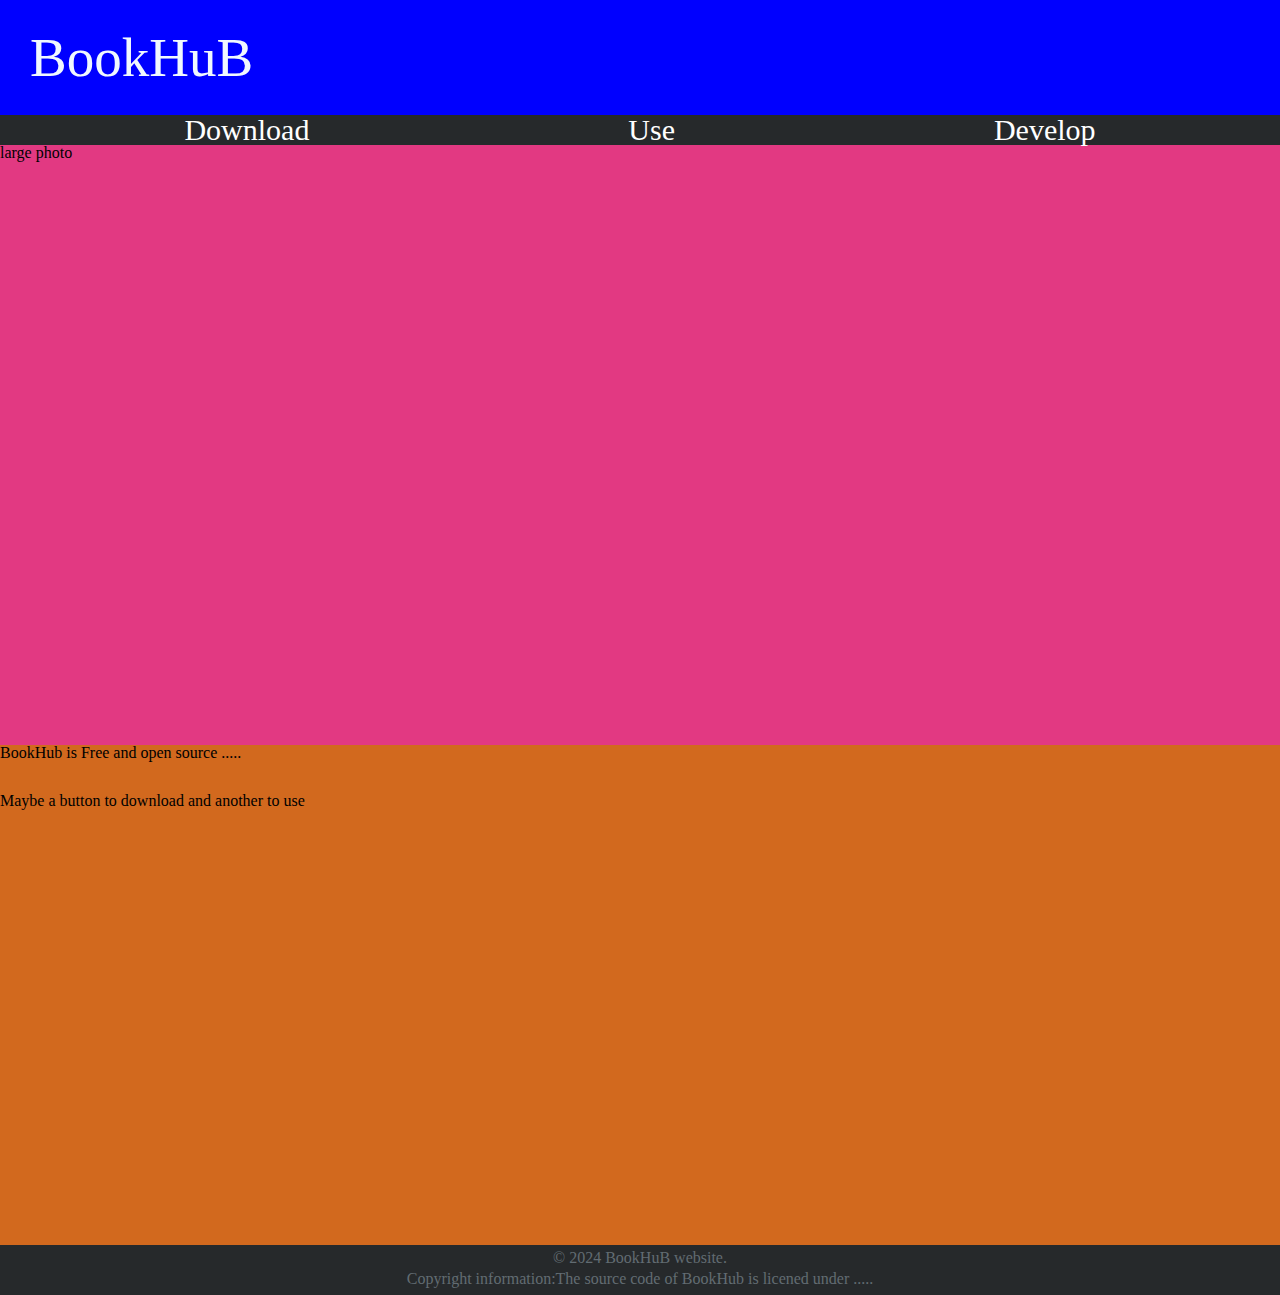
==== index.html @ e5374ee3 "Home Page Finalize" ====
<!DOCTYPE html>
<html lang="en">
<head>
    <meta charset="UTF-8">
    <meta name="viewport" content="width=device-width, initial-scale=1.0">
    <title>BookHub</title>
    <!-- This is Eric Meyers CSS reset -->
    <link rel="stylesheet" href="css-reset.css">

    <link rel="stylesheet" href="style.css">
</head>
<body>
    <div class="container">
        <header>
            <h1>BookHuB</h1>

        </header>

        <nav>
            <a href="http://">Download</a>
            <a href="user.html">Use</a>
            <a href="http://">Develop</a>
        </nav>


        <main>
            <div class="photo">
                large photo
            </div>
            <div class="free">
                BookHub is Free and open source .....
                <br>
                <br>
                <br>
                Maybe a button to download and another to use
            </div>
            <div class="announcements">
                
            </div>
        </main>

        <footer>
            <p>&copy; 2024 BookHuB website.</p>
            <p>Copyright information:The source code of BookHub is licened under .....</p>
        </footer>

    </div>
</body>
</html>
---- style.css ----
html{
    height: 100%;
}

header{
    background-color:blue;
    color: aliceblue;
    align-items: center;
    padding-top: 30px;
    padding-bottom: 30px;
    padding-left: 30px;
    font-size: 55px;
}

nav{
    display: flex;
    justify-content: space-around;
    padding-left: 25px;
    padding-right: 25px;
    background-color: #26292B;
}

nav a{
    color: white;
    font-size: 30px;
    padding-left: 20px;
    padding-right: 20px;
    text-decoration: none;
}
nav a:hover{
    background-color: aqua;
}

.photo{
    background-color: rgb(226, 57, 130);
    min-height: 600px;
}

.free{
    min-height: 500px;
    background-color: chocolate;
}

footer{
    min-height: 50px;
    background-color:#26292B ;
    color: #626C72;
}

footer p{
    padding-top: 5px;
    text-align: center;
    align-items: center;
}
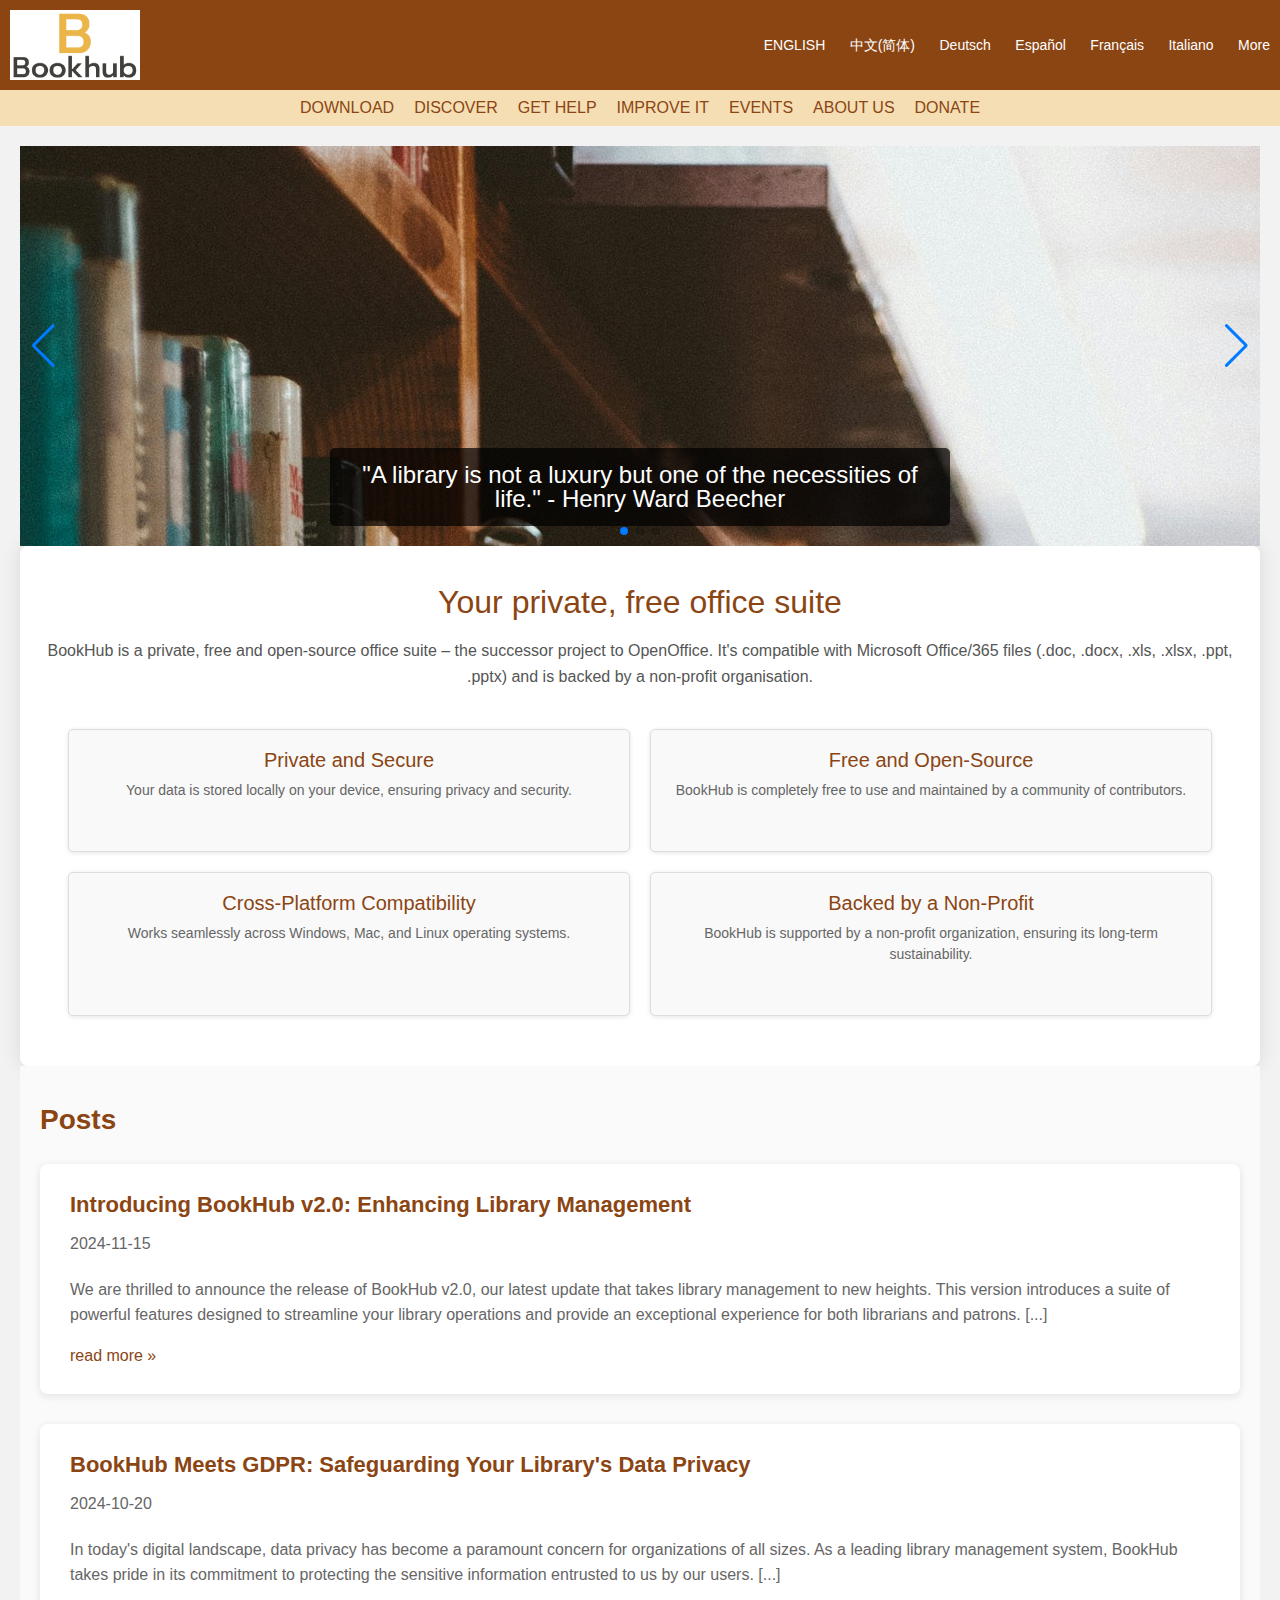
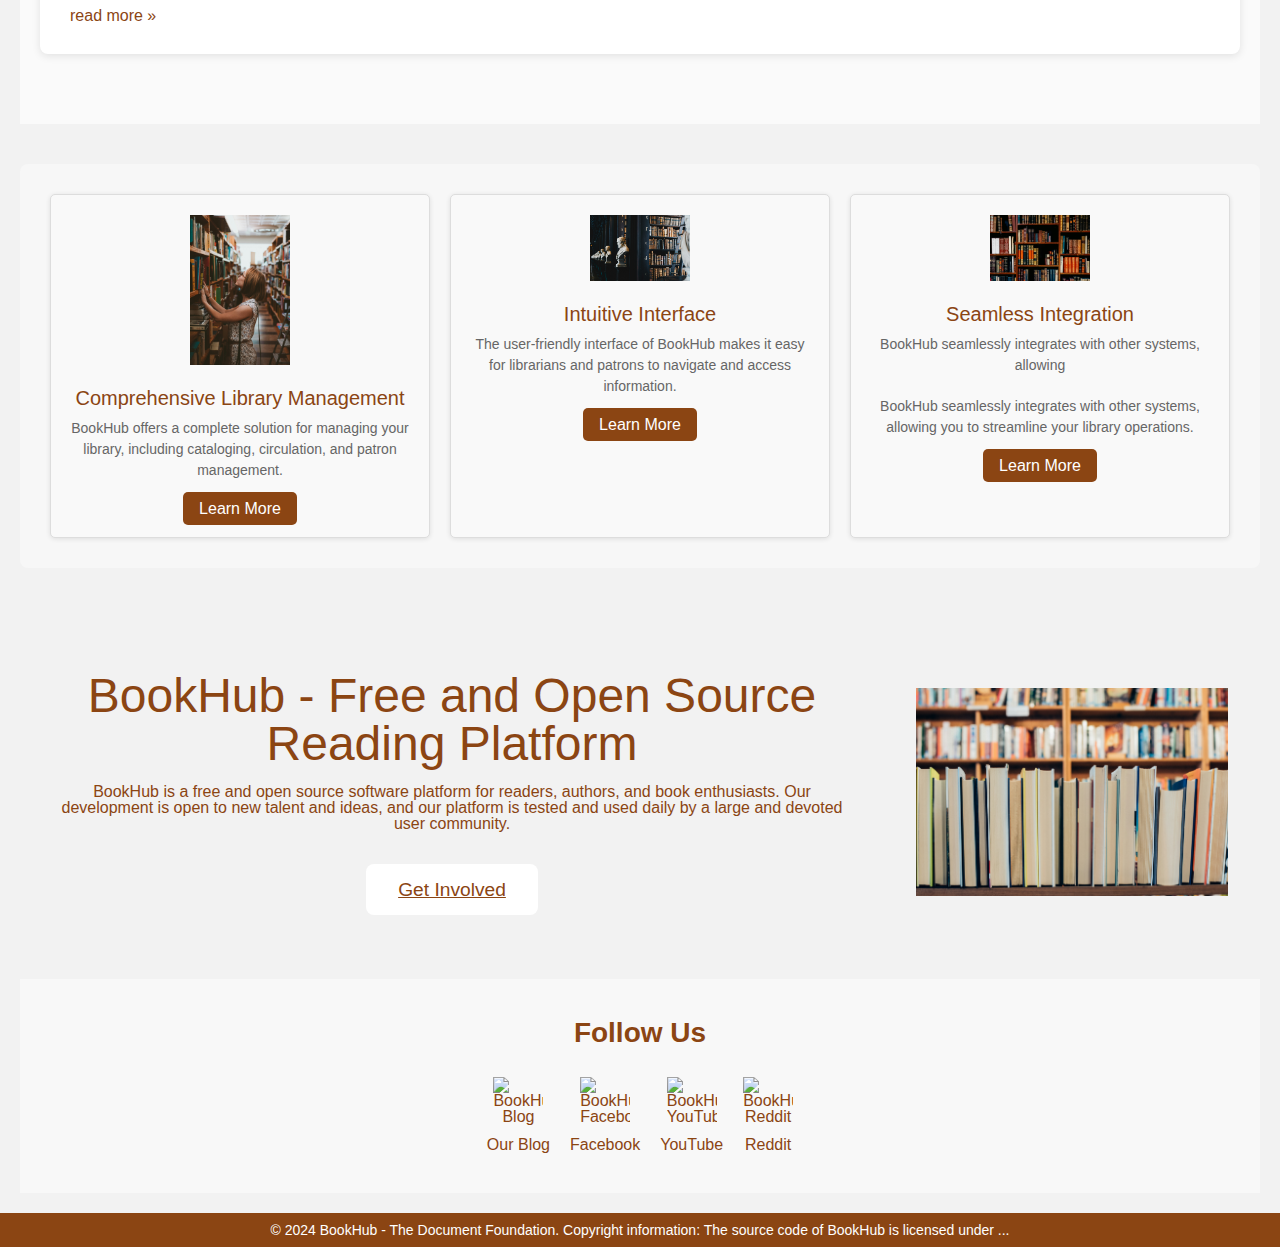
==== commit c696ed13: "anwar modifications" ====
--- a/index.html
+++ b/index.html
@@ -4,46 +4,185 @@
     <meta charset="UTF-8">
     <meta name="viewport" content="width=device-width, initial-scale=1.0">
     <title>BookHub</title>
-    <!-- This is Eric Meyers CSS reset -->
     <link rel="stylesheet" href="css-reset.css">
+    <link rel="stylesheet" href="style.css">
+    <link rel="stylesheet" href="https://unpkg.com/swiper/swiper-bundle.min.css" />
+    <style>
+        .swiper-slide {
+            position: relative;
+        }
 
-    <link rel="stylesheet" href="style.css">
+        .quote {
+            position: absolute;
+            bottom: 20px;
+            left: 50%;
+            transform: translateX(-50%);
+            color: white;
+            background-color: rgba(0, 0, 0, 0.7);
+            padding: 15px;
+            border-radius: 5px;
+            font-size: 24px;
+            text-align: center;
+            max-width: 80%;
+        }
+    </style>
 </head>
 <body>
-    <div class="container">
-        <header>
-            <h1>BookHuB</h1>
+    <header>
+        <img src="BookHub-Logo.png" alt="BookHub Logo">
+        <div>
+            <a href="#">ENGLISH</a>
+            <a href="#">中文(简体)</a>
+            <a href="#">Deutsch</a>
+            <a href="#">Español</a>
+            <a href="#">Français</a>
+            <a href="#">Italiano</a>
+            <a href="#">More</a>
+        </div>
+    </header>
+    <nav>
+        <a href="#">DOWNLOAD</a>
+        <a href="#">DISCOVER</a>
+        <a href="#">GET HELP</a>
+        <a href="#">IMPROVE IT</a>
+        <a href="#">EVENTS</a>
+        <a href="#">ABOUT US</a>
+        <a href="#">DONATE</a>
+    </nav>
+    <main>
+        <div class="swiper">
+            <div class="swiper-wrapper">
+                <div class="swiper-slide">
+                    <img src="img1.jpg" alt="Slide 1" />
+                    <div class="quote">"A library is not a luxury but one of the necessities of life." - Henry Ward Beecher</div>
+                </div>
+                <div class="swiper-slide">
+                    <img src="img2.jpg" alt="Slide 2" />
+                    <div class="quote">"Libraries are the backbone of a civilized society." - Anonymous</div>
+                </div>
+                <div class="swiper-slide">
+                    <img src="img3.jpg" alt="Slide 3" />
+                    <div class="quote">"The only thing that you absolutely have to know is the location of the library." - Albert Einstein</div>
+                </div>
+            </div>
+            <div class="swiper-pagination"></div>
+            <div class="swiper-button-prev"></div>
+            <div class="swiper-button-next"></div>
+        </div>
+        <div class="container">
+            <h1>Your private, free office suite</h1>
+            <p>BookHub is a private, free and open-source office suite – the successor project to OpenOffice. It's compatible with Microsoft Office/365 files (.doc, .docx, .xls, .xlsx, .ppt, .pptx) and is backed by a non-profit organisation.</p>
+            <div class="feature-list">
+              <div class="feature-item">
+                <h3>Private and Secure</h3>
+                <p>Your data is stored locally on your device, ensuring privacy and security.</p>
+              </div>
+              <div class="feature-item">
+                <h3>Free and Open-Source</h3>
+                <p>BookHub is completely free to use and maintained by a community of contributors.</p>
+              </div>
+              <div class="feature-item">
+                <h3>Cross-Platform Compatibility</h3>
+                <p>Works seamlessly across Windows, Mac, and Linux operating systems.</p>
+              </div>
+              <div class="feature-item">
+                <h3>Backed by a Non-Profit</h3>
+                <p>BookHub is supported by a non-profit organization, ensuring its long-term sustainability.</p>
+              </div>
+            </div>
+        </div>
+        <section class="posts">
+            <h2>Posts</h2>
+            <div class="post">
+                <h3>Introducing BookHub v2.0: Enhancing Library Management</h3>
+                <p>2024-11-15</p>
+                <p>We are thrilled to announce the release of BookHub v2.0, our latest update that takes library management to new heights. This version introduces a suite of powerful features designed to streamline your library operations and provide an exceptional experience for both librarians and patrons. [...]</p>
+                <a href="#">read more »</a>
+            </div>
+            <div class="post">
+                <h3>BookHub Meets GDPR: Safeguarding Your Library's Data Privacy</h3>
+                <p>2024-10-20</p>
+                <p>In today's digital landscape, data privacy has become a paramount concern for organizations of all sizes. As a leading library management system, BookHub takes pride in its commitment to protecting the sensitive information entrusted to us by our users. [...]</p>
+                <a href="#">read more »</a>
+            </div>
+        </section>
+        
+        <div class="bookhub-features">
+            <div class="feature-item">
+                <img src="img1.jpg" alt="Feature 1">
+                <h3>Comprehensive Library Management</h3>
+                <p>BookHub offers a complete solution for managing your library, including cataloging, circulation, and patron management.</p>
+                <a href="#" class="feature-button">Learn More</a>
+            </div>
+            <div class="feature-item">
+                <img src="img2.jpg" alt="Feature 2">
+                <h3>Intuitive Interface</h3>
+                <p>The user-friendly interface of BookHub makes it easy for librarians and patrons to navigate and access information.</p>
+                <a href="#" class="feature-button">Learn More</a>
+            </div>
+            <div class="feature-item">
+                <img src="img3.jpg" alt="Feature 3">
+                <h3>Seamless Integration</h3>
+                <p>BookHub seamlessly integrates with other systems, allowing                 <p>BookHub seamlessly integrates with other systems, allowing you to streamline your library operations.</p>
+                <a href="#" class="feature-button">Learn More</a>
+            </div>
+        </div>
+        
+        <section class="hero">
+            <div class="hero-content">
+                <h1>BookHub - Free and Open Source Reading Platform</h1>
+                <p>BookHub is a free and open source software platform for readers, authors, and book enthusiasts. Our development is open to new talent and ideas, and our platform is tested and used daily by a large and devoted user community.</p>
+                <a href="#" class="cta">Get Involved</a>
+            </div>
+            <div class="hero-image">
+                <img src="img5.jpg" alt="Book Community">
+            </div>
+        </section>
 
-        </header>
+        <section class="follow-us">
+            <h2>Follow Us</h2>
+            <div class="follow-links">
+                <a href="#" class="follow-link">
+                    <img src="blog-icon.png" alt="BookHub Blog">
+                    <span>Our Blog</span>
+                </a>
+                <a href="#" class="follow-link">
+                    <img src="facebook-icon.png" alt="BookHub Facebook">
+                    <span>Facebook</span>
+                </a>
+                <a href="#" class="follow-link">
+                    <img src="youtube-icon.png" alt="BookHub YouTube">
+                    <span>YouTube</span>
+                </a>
+                <a href="#" class="follow-link">
+                    <img src="reddit-icon.png" alt="BookHub Reddit">
+                    <span>Reddit</span>
+                </a>
+            </div>
+        </section>
+       
+    </main>
 
-        <nav>
-            <a href="http://">Download</a>
-            <a href="user.html">Use</a>
-            <a href="http://">Develop</a>
-        </nav>
-
-
-        <main>
-            <div class="photo">
-                large photo
-            </div>
-            <div class="free">
-                BookHub is Free and open source .....
-                <br>
-                <br>
-                <br>
-                Maybe a button to download and another to use
-            </div>
-            <div class="announcements">
-                
-            </div>
-        </main>
-
-        <footer>
-            <p>&copy; 2024 BookHuB website.</p>
-            <p>Copyright information:The source code of BookHub is licened under .....</p>
-        </footer>
-
-    </div>
+    <footer>
+        <p>&copy; 2024 BookHub - The Document Foundation. Copyright information: The source code of BookHub is licensed under ...</p>
+    </footer>
+    <script src="https://unpkg.com/swiper/swiper-bundle.min.js"></script>
+    <script>
+        var swiper = new Swiper('.swiper', {
+            loop: true,
+            autoplay: {
+                delay: 5000,
+                disableOnInteraction: false,
+            },
+            pagination: {
+                el: '.swiper-pagination',
+                clickable: true,
+            },
+            navigation: {
+                nextEl: '.swiper-button-next',
+                prevEl: '.swiper-button-prev',
+            },
+        });
+    </script>
 </body>
 </html>--- a/style.css
+++ b/style.css
@@ -1,55 +1,435 @@
-html{
-    height: 100%;
-}
-
-header{
-    background-color:blue;
-    color: aliceblue;
+body {
+    font-family: Arial, sans-serif;
+    margin: 0;
+    padding: 0;
+    background-color: #f2f2f2;
+}
+
+header {
+    background-color: #8B4513;
+    padding: 10px;
+    color: white;
+    display: flex;
+    justify-content: space-between;
     align-items: center;
-    padding-top: 30px;
-    padding-bottom: 30px;
-    padding-left: 30px;
-    font-size: 55px;
-}
-
-nav{
-    display: flex;
-    justify-content: space-around;
-    padding-left: 25px;
-    padding-right: 25px;
-    background-color: #26292B;
-}
-
-nav a{
-    color: white;
-    font-size: 30px;
-    padding-left: 20px;
-    padding-right: 20px;
-    text-decoration: none;
-}
-nav a:hover{
-    background-color: aqua;
-}
-
-.photo{
-    background-color: rgb(226, 57, 130);
-    min-height: 600px;
-}
-
-.free{
-    min-height: 500px;
-    background-color: chocolate;
-}
-
-footer{
-    min-height: 50px;
-    background-color:#26292B ;
-    color: #626C72;
-}
-
-footer p{
-    padding-top: 5px;
-    text-align: center;
+}
+
+header img {
+    height: 70px;
+    contain: content;
+}
+
+header div a {
+    color: white;
+    text-decoration: none;
+    margin-left: 20px;
+    font-size: 14px;
+}
+
+nav {
+    background-color: #F5DEB3;
+    display: flex;
+    justify-content: center;
+    padding: 10px 0;
+}
+
+nav a {
+    color: #8B4513;
+    text-decoration: none;
+    margin: 0 10px;
+    font-size: 16px;
+}
+
+main {
+    padding: 20px;
+    color: #333;
+}
+
+.swiper {
+    width: 100%;
+    height: 400px;
+    background-color: #d9d9d9;
+}
+
+.swiper-slide {
+    display: flex;
+    justify-content: center;
     align-items: center;
 }
 
+.slide-content {
+    text-align: center;
+    color: #8B4513;
+}
+
+.slide-content h2 {
+    font-size: 32px;
+    margin-bottom: 20px;
+    color: #8B4513;
+}
+
+.slide-content p {
+    font-size: 18px;
+    margin-bottom: 30px;
+    color: #555;
+}
+
+.slide-button {
+    background-color: #8B4513;
+    color: white;
+    text-decoration: none;
+    padding: 10px 20px;
+    border-radius: 5px;
+}
+
+.free {
+    font-size: 18px;
+    margin: 40px 0;
+    color: #8B4513;
+}
+
+.free a {
+    background-color: #8B4513;
+    color: white;
+    text-decoration: none;
+    padding: 10px 20px;
+    margin: 0 10px;
+    border-radius: 5px;
+}
+
+.announcements {
+    background-color: #e0e0e0;
+    padding: 20px;
+    font-size: 16px;
+    color: #8B4513;
+}
+
+footer {
+    background-color: #8B4513;
+    color: white;
+    padding: 10px;
+    text-align: center;
+    font-size: 14px;
+}
+
+.bookhub-features {
+    display: flex;
+    justify-content: center;
+    margin: 40px 0;
+    background-color: #f7f7f7;
+    padding: 20px;
+    border-radius: 8px;
+}
+
+.feature-item {
+    background-color: #ffffff;
+    padding: 20px;
+    text-align: center;
+    margin: 0 20px;
+    width: 300px;
+    box-shadow: 0 2px 8px rgba(0, 0, 0, 0.1);
+    border-radius: 8px;
+}
+
+.feature-item img {
+    max-width: 100px;
+    margin-bottom: 20px;
+}
+
+.feature-item h3 {
+    font-size: 18px;
+    margin-bottom: 10px;
+    color: #8B4513;
+}
+
+.feature-item p {
+    font-size: 14px;
+    color: #666;
+    margin-bottom: 20px;
+}
+
+.feature-button {
+    background-color: #8B4513;
+    color: white;
+    text-decoration: none;
+    padding: 8px 16px;
+    border-radius: 5px;
+}
+
+.about-bookhub {
+    background-color: #e8e8e8;
+    padding: 40px 20px;
+    text-align: center;
+}
+
+.about-bookhub h2 {
+    font-size: 24px;
+    margin-bottom: 20px;
+    color: #8B4513;
+}
+
+.about-bookhub p {
+    font-size: 16px;
+    margin-bottom: 30px;
+    color: #555;
+}
+
+.get-involved {
+    background-color: #8B4513;
+    color: white;
+    text-decoration: none;
+    padding: 10px 20px;
+    border-radius: 5px;
+}
+
+.feeds {
+    display: flex;
+    justify-content: center;
+    margin-top: 40px;
+    background-color: #ffffff;
+    padding: 20px;
+    border-radius: 8px;
+}
+
+.feed-item {
+    background-color: #ffffff;
+    padding: 20px;
+    margin: 0 20px;
+    text-align: left;
+    width: 300px;
+}
+
+.feed-item h3 {
+    font-size: 18px;
+    margin-bottom: 10px;
+    color: #8B4513;
+}
+
+.feed-item p {
+    font-size: 14px;
+    color: #666;
+    margin-bottom: 20px;
+}
+
+.feed-item a {
+    color: #8B4513;
+    text-decoration: none;
+}
+
+.social-icons a {
+    margin: 0 5px;
+}
+
+.container {
+    max-width: 1200px;
+    margin: 0 auto;
+    padding: 40px 20px;
+    background-color: #ffffff;
+    border-radius: 8px;
+    box-shadow: 0 0 20px rgba(0, 0, 0, 0.1);
+    text-align: center;
+}
+
+.container h1 {
+    font-size: 32px;
+    color: #8B4513;
+    margin-bottom: 20px;
+}
+
+.container p {
+    font-size: 16px;
+    color: #555;
+    line-height: 1.6;
+    margin-bottom: 30px;
+}
+
+.feature-list {
+    display: flex;
+    flex-wrap: wrap;
+    justify-content: center;
+}
+
+.feature-item {
+    background-color: #f9f9f9;
+    padding: 20px;
+    margin: 10px;
+    border: 1px solid #ddd;
+    border-radius: 5px;
+    width: calc(45% - 20px);
+    box-shadow: 0 1px 5px rgba(0, 0, 0, 0.1);
+}
+
+.feature-item:hover {
+    transform: translateY(-5px);
+}
+
+.feature-item h3 {
+    font-size: 20px;
+    color: #8B4513;
+    margin-bottom: 10px;
+}
+
+.feature-item p {
+    font-size: 14px;
+    color: #666;
+    line-height: 1.5;
+}
+
+@media (max-width: 768px) {
+    .feature-item {
+        width: 100%;
+    }
+
+    .container {
+        padding: 20px;
+    }
+
+    .container h1 {
+        font-size: 28px;
+    }
+
+    .container p {
+        font-size: 14px;
+    }
+}
+
+.posts {
+    padding: 40px 20px;
+    background-color: #fafafa;
+}
+
+.posts h2 {
+    font-size: 28px;
+    font-weight: bold;
+    color: #8B4513;
+    margin-bottom: 30px;
+}
+
+.post {
+    background-color: #ffffff;
+    border-radius: 8px;
+    box-shadow: 0 2px 8px rgba(0, 0, 0, 0.1);
+    padding: 30px;
+    margin-bottom: 30px;
+}
+
+.post h3 {
+    font-size: 22px;
+    font-weight: bold;
+    color: #8B4513;
+    margin-bottom: 15px;
+}
+
+.post p {
+    font-size: 16px;
+    color: #666;
+    line-height: 1.6;
+    margin-bottom: 20px;
+}
+
+.post a {
+    display: inline-block;
+    font-size: 16px;
+    color: #8B4513;
+    text-decoration: none;
+    transition: color 0.3s ease;
+}
+
+.post a:hover {
+    color: #6B8E23;
+}
+
+.follow-us {
+    background-color: #f8f8f8;
+    padding: 40px 20px;
+    text-align: center;
+}
+
+.follow-us h2 {
+    font-size: 28px;
+    font-weight: bold;
+    color: #8B4513;
+    margin-bottom: 30px;
+}
+
+.follow-links {
+    display: flex;
+    justify-content: center;
+    flex-wrap: wrap;
+    gap: 20px;
+}
+
+.follow-link {
+    display: flex;
+    flex-direction: column;
+    align-items: center;
+    text-decoration: none;
+    color: #8B4513;
+    transition: color 0.3s ease;
+}
+
+.follow-link:hover {
+    color: #6B8E23;
+}
+
+.follow-link img {
+    width: 50px;
+    height: 50px;
+    margin-bottom: 10px;
+}
+
+.follow-link span {
+    font-size: 16px;
+    color: #8B4513;
+}
+
+.hero {
+    display: flex;
+    align-items: center;
+    justify-content: center;
+    color: #fff;
+    padding: 4rem 2rem;
+
+    color: #8B4513;
+}
+
+.hero-content {
+    text-align: center;
+    max-width: 800px;
+    margin-right: 2rem;
+    color: #8B4513;
+}
+
+.hero h1 {
+    font-size: 3rem;
+    margin-bottom: 1rem;
+    color: #8B4513;
+}
+
+.hero p {
+    margin-bottom: 2rem;
+}
+
+.cta {
+    display: inline-block;
+    background-color: #fff;
+    color: #8B4513;
+    padding: 1rem 2rem;
+    border-radius: 0.5rem;
+    font-size: 1.2rem;
+    transition: background-color 0.3s ease, color 0.3s ease;
+}
+
+.cta:hover {
+    color: #fff;
+}
+
+.hero-image {
+    flex: 1;
+    margin-left: 2rem;
+}
+
+.hero-image img {
+    max-width: 100%;
+    height: auto;
+}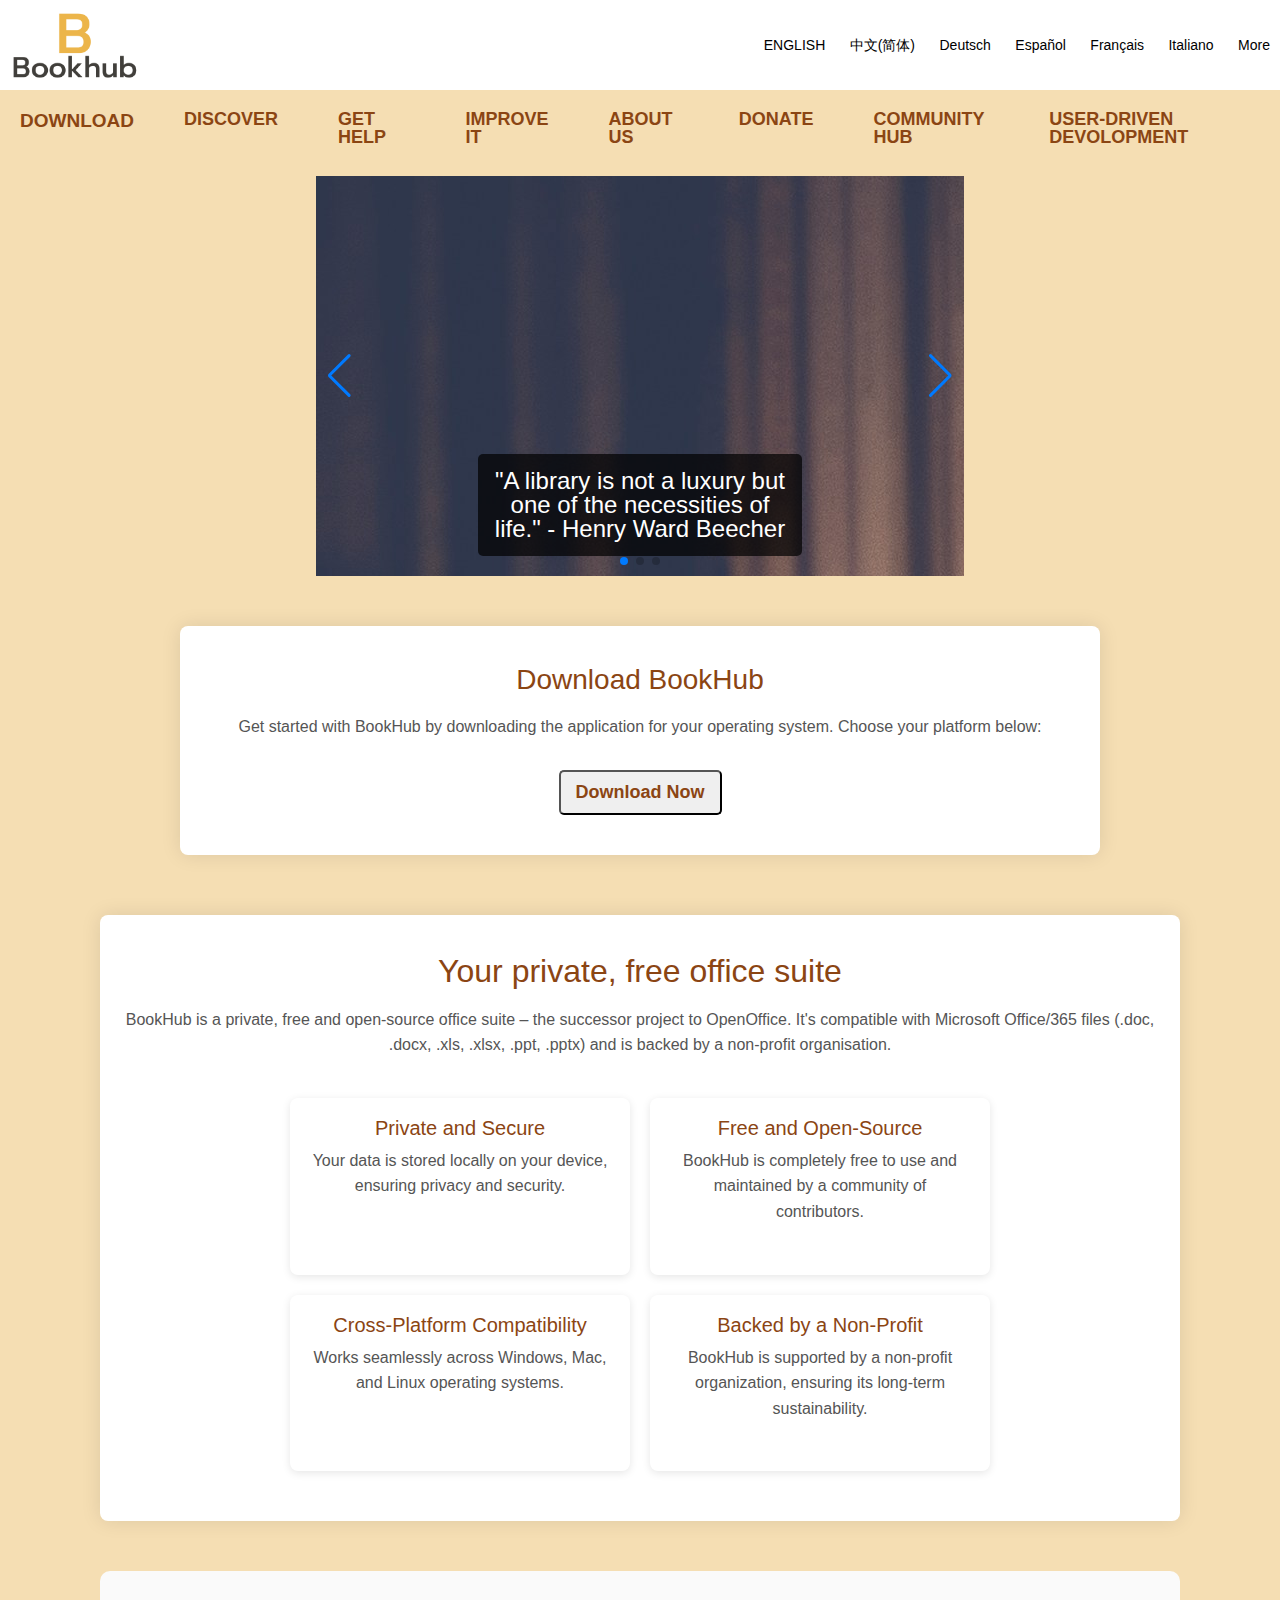
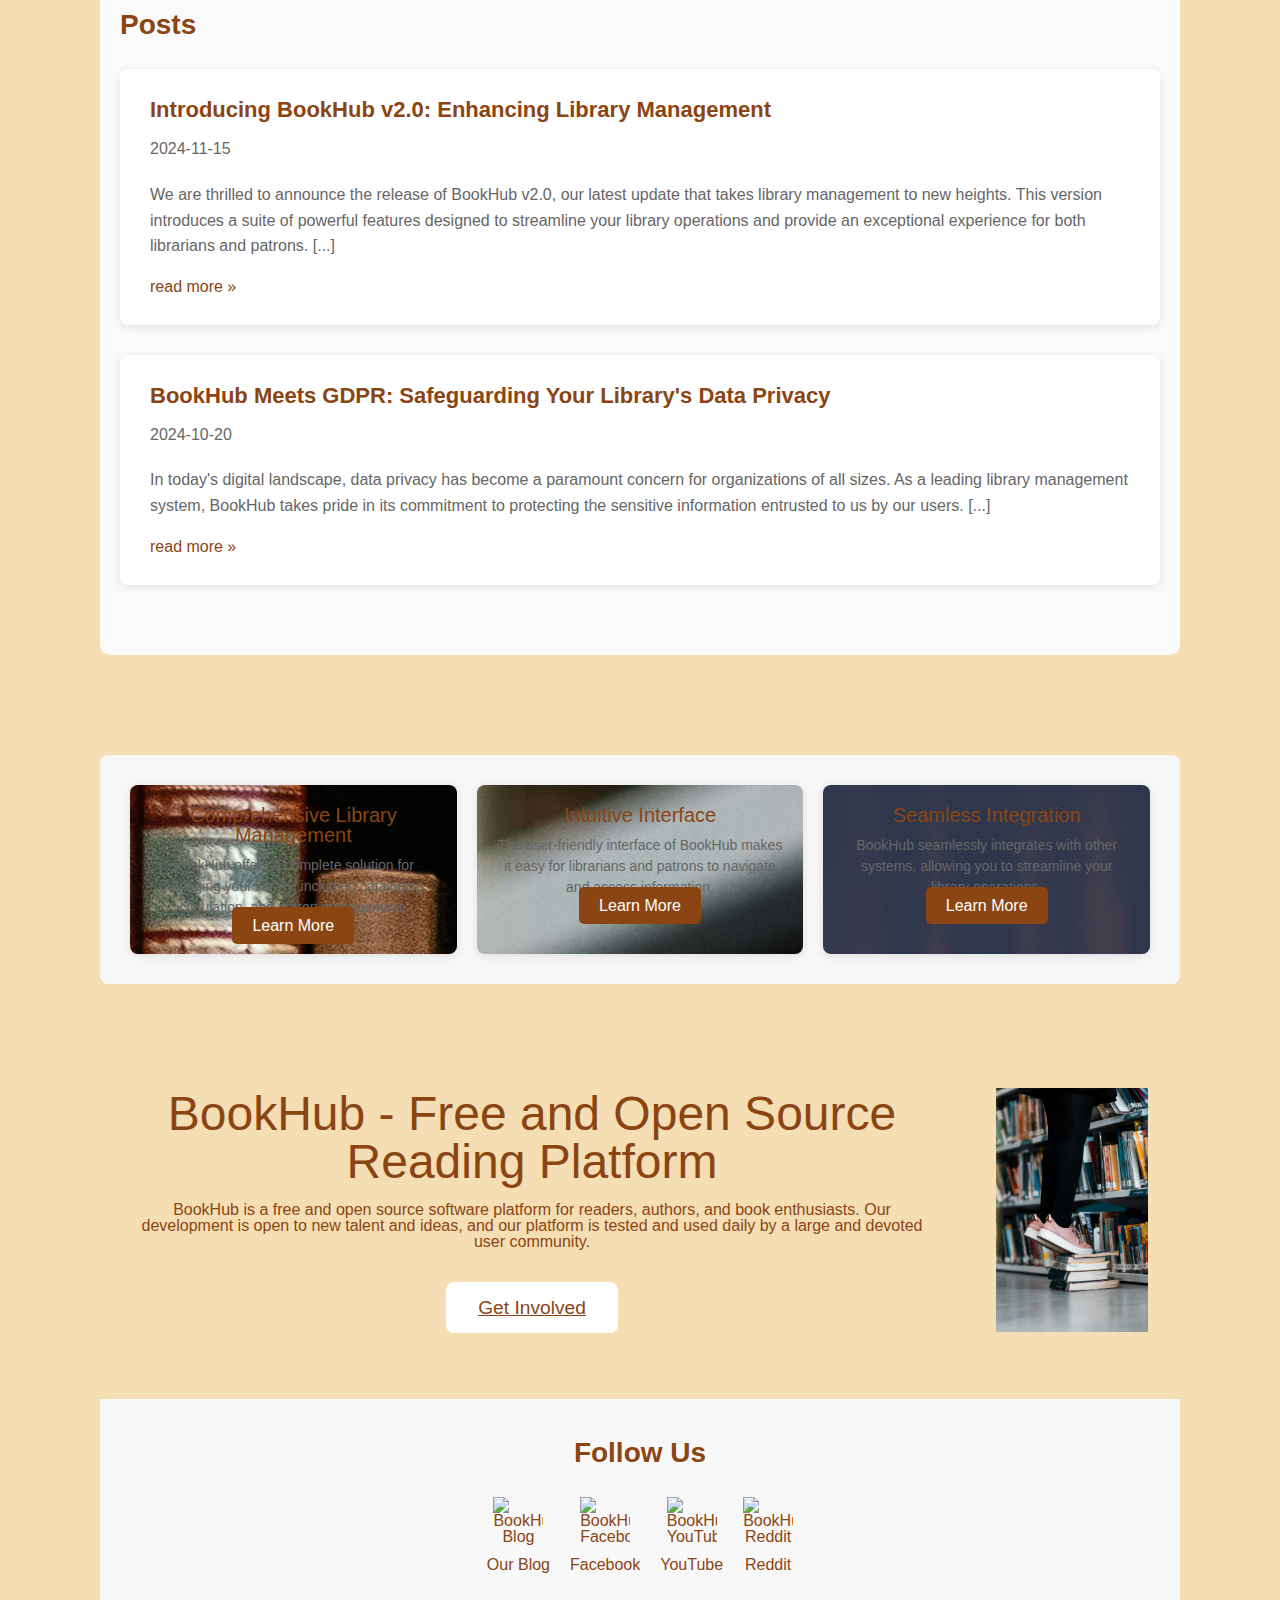
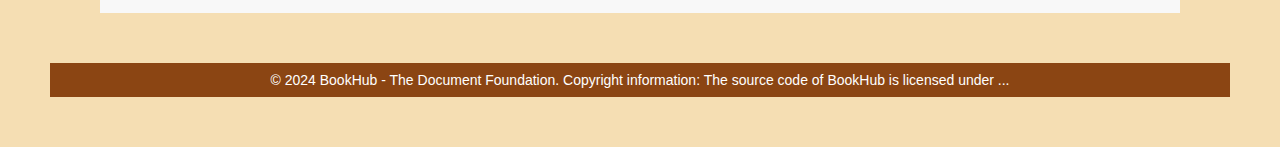
==== commit 70c2a663: "anwar modifications 2" ====
--- a/index.html
+++ b/index.html
@@ -24,6 +24,39 @@
             font-size: 24px;
             text-align: center;
             max-width: 80%;
+        }
+
+        .dropdown {
+            position: relative;
+            display: inline-block;
+        }
+
+        .dropdown-content {
+            display: none;
+            position: absolute;
+            background-color: #f9f9f9;
+            min-width: 160px;
+            box-shadow: 0px 8px 16px 0px rgba(0,0,0,0.2);
+            z-index: 1;
+        }
+
+        .dropdown-content a {
+            color: black;
+            padding: 12px 16px;
+            text-decoration: none;
+            display: block;
+        }
+
+        .dropdown-content a:hover {
+            background-color: #ddd;
+        }
+
+        .dropdown:hover .dropdown-content {
+            display: block;
+        }
+
+        .dropdown:hover .dropbtn {
+            background-color: #3e8e41;
         }
     </style>
 </head>
@@ -41,127 +74,160 @@
         </div>
     </header>
     <nav>
-        <a href="#">DOWNLOAD</a>
-        <a href="#">DISCOVER</a>
-        <a href="#">GET HELP</a>
-        <a href="#">IMPROVE IT</a>
-        <a href="#">EVENTS</a>
-        <a href="#">ABOUT US</a>
-        <a href="#">DONATE</a>
-    </nav>
-    <main>
-        <div class="swiper">
-            <div class="swiper-wrapper">
-                <div class="swiper-slide">
-                    <img src="img1.jpg" alt="Slide 1" />
-                    <div class="quote">"A library is not a luxury but one of the necessities of life." - Henry Ward Beecher</div>
-                </div>
-                <div class="swiper-slide">
-                    <img src="img2.jpg" alt="Slide 2" />
-                    <div class="quote">"Libraries are the backbone of a civilized society." - Anonymous</div>
-                </div>
-                <div class="swiper-slide">
-                    <img src="img3.jpg" alt="Slide 3" />
-                    <div class="quote">"The only thing that you absolutely have to know is the location of the library." - Albert Einstein</div>
-                </div>
-            </div>
-            <div class="swiper-pagination"></div>
-            <div class="swiper-button-prev"></div>
-            <div class="swiper-button-next"></div>
-        </div>
-        <div class="container">
-            <h1>Your private, free office suite</h1>
-            <p>BookHub is a private, free and open-source office suite – the successor project to OpenOffice. It's compatible with Microsoft Office/365 files (.doc, .docx, .xls, .xlsx, .ppt, .pptx) and is backed by a non-profit organisation.</p>
-            <div class="feature-list">
-              <div class="feature-item">
-                <h3>Private and Secure</h3>
-                <p>Your data is stored locally on your device, ensuring privacy and security.</p>
-              </div>
-              <div class="feature-item">
-                <h3>Free and Open-Source</h3>
-                <p>BookHub is completely free to use and maintained by a community of contributors.</p>
-              </div>
-              <div class="feature-item">
-                <h3>Cross-Platform Compatibility</h3>
-                <p>Works seamlessly across Windows, Mac, and Linux operating systems.</p>
-              </div>
-              <div class="feature-item">
-                <h3>Backed by a Non-Profit</h3>
-                <p>BookHub is supported by a non-profit organization, ensuring its long-term sustainability.</p>
-              </div>
+        <div class="dropdown">
+            <button style="background-color: transparent; border: none;  font-weight: bold; color: #8B4513; font-size: 19px; padding: 10px 20px; cursor: pointer;">DOWNLOAD</button>
+
+            <div class="dropdown-content">
+                <a href="#">Download for Windows</a>
+                <a href="#">Download for Mac</a>
+                <a href="#">Download for Linux</a>
             </div>
         </div>
-        <section class="posts">
-            <h2>Posts</h2>
-            <div class="post">
-                <h3>Introducing BookHub v2.0: Enhancing Library Management</h3>
-                <p>2024-11-15</p>
-                <p>We are thrilled to announce the release of BookHub v2.0, our latest update that takes library management to new heights. This version introduces a suite of powerful features designed to streamline your library operations and provide an exceptional experience for both librarians and patrons. [...]</p>
-                <a href="#">read more »</a>
+        <a href="Discover.html">DISCOVER</a>
+        <a href="Get-Help.html">GET HELP</a>
+        <a href="improve -it.html">IMPROVE IT</a>
+        <a href="About-us.html">ABOUT US</a>
+        <a href="Donate.html">DONATE</a>
+        <a href="community-hub.html">COMMUNITY HUB</a>
+        <a href="User-Driven Development.html">USER-DRIVEN DEVOLOPMENT</a>
+    </nav>
+
+    <main>
+        <main>
+            <div class="swiper">
+                <div class="swiper-wrapper">
+                    <div class="swiper-slide">
+                        <img src="img4.jpg" alt="Slide 1" />
+                        <div class="quote">"A library is not a luxury but one of the necessities of life." - Henry Ward Beecher</div>
+                    </div>
+                    <div class="swiper-slide">
+                        <img src="img5.jpg" alt="Slide 2" />
+                        <div class="quote">"Libraries are the backbone of a civilized society." - Anonymous</div>
+                    </div>
+                    <div class="swiper-slide">
+                        <img src="img6.jpg" alt="Slide 3" />
+                        <div class="quote">"The only thing that you absolutely have to know is the location of the library." - Albert Einstein</div>
+                    </div>
+                </div>
+                <div class="swiper-pagination"></div>
+                <div class="swiper-button-prev"></div>
+                <div class="swiper-button-next"></div>
             </div>
-            <div class="post">
-                <h3>BookHub Meets GDPR: Safeguarding Your Library's Data Privacy</h3>
-                <p>2024-10-20</p>
-                <p>In today's digital landscape, data privacy has become a paramount concern for organizations of all sizes. As a leading library management system, BookHub takes pride in its commitment to protecting the sensitive information entrusted to us by our users. [...]</p>
-                <a href="#">read more »</a>
+
+
+
+            <section id="download" class="download-section">
+                <div class="container">
+                    <h2>Download BookHub</h2>
+                    <p>Get started with BookHub by downloading the application for your operating system. Choose your platform below:</p>
+                    <div class="dropdown">
+                        <button class="dropbtn">Download Now</button>
+                        <div class="dropdown-content">
+                            <a href="#">Download for Windows</a>
+                            <a href="#">Download for Mac</a>
+                            <a href="#">Download for Linux</a>
+                        </div>
+                    </div>
+                </div>
+            </section>
+        
+            <div class="container">
+                <h1>Your private, free office suite</h1>
+                <p>BookHub is a private, free and open-source office suite – the successor project to OpenOffice. It's compatible with Microsoft Office/365 files (.doc, .docx, .xls, .xlsx, .ppt, .pptx) and is backed by a non-profit organisation.</p>
+                <div class="feature-list">
+                  <div class="feature-item">
+                    <h3>Private and Secure</h3>
+                    <p>Your data is stored locally on your device, ensuring privacy and security.</p>
+                  </div>
+                  <div class="feature-item">
+                    <h3>Free and Open-Source</h3>
+                    <p>BookHub is completely free to use and maintained by a community of contributors.</p>
+                  </div>
+                  <div class="feature-item">
+                    <h3>Cross-Platform Compatibility</h3>
+                    <p>Works seamlessly across Windows, Mac, and Linux operating systems.</p>
+                  </div>
+                  <div class="feature-item">
+                    <h3>Backed by a Non-Profit</h3>
+                    <p>BookHub is supported by a non-profit organization, ensuring its long-term sustainability.</p>
+                  </div>
+                </div>
             </div>
-        </section>
-        
-        <div class="bookhub-features">
-            <div class="feature-item">
-                <img src="img1.jpg" alt="Feature 1">
-                <h3>Comprehensive Library Management</h3>
-                <p>BookHub offers a complete solution for managing your library, including cataloging, circulation, and patron management.</p>
-                <a href="#" class="feature-button">Learn More</a>
-            </div>
-            <div class="feature-item">
-                <img src="img2.jpg" alt="Feature 2">
-                <h3>Intuitive Interface</h3>
-                <p>The user-friendly interface of BookHub makes it easy for librarians and patrons to navigate and access information.</p>
-                <a href="#" class="feature-button">Learn More</a>
-            </div>
-            <div class="feature-item">
-                <img src="img3.jpg" alt="Feature 3">
-                <h3>Seamless Integration</h3>
-                <p>BookHub seamlessly integrates with other systems, allowing                 <p>BookHub seamlessly integrates with other systems, allowing you to streamline your library operations.</p>
-                <a href="#" class="feature-button">Learn More</a>
-            </div>
-        </div>
-        
-        <section class="hero">
-            <div class="hero-content">
-                <h1>BookHub - Free and Open Source Reading Platform</h1>
-                <p>BookHub is a free and open source software platform for readers, authors, and book enthusiasts. Our development is open to new talent and ideas, and our platform is tested and used daily by a large and devoted user community.</p>
-                <a href="#" class="cta">Get Involved</a>
-            </div>
-            <div class="hero-image">
-                <img src="img5.jpg" alt="Book Community">
-            </div>
-        </section>
-
-        <section class="follow-us">
-            <h2>Follow Us</h2>
-            <div class="follow-links">
-                <a href="#" class="follow-link">
-                    <img src="blog-icon.png" alt="BookHub Blog">
-                    <span>Our Blog</span>
-                </a>
-                <a href="#" class="follow-link">
-                    <img src="facebook-icon.png" alt="BookHub Facebook">
-                    <span>Facebook</span>
-                </a>
-                <a href="#" class="follow-link">
-                    <img src="youtube-icon.png" alt="BookHub YouTube">
-                    <span>YouTube</span>
-                </a>
-                <a href="#" class="follow-link">
-                    <img src="reddit-icon.png" alt="BookHub Reddit">
-                    <span>Reddit</span>
-                </a>
-            </div>
-        </section>
-       
-    </main>
+        
+        
+        
+        
+        
+        
+            <section class="posts">
+                <h2>Posts</h2>
+                <div class="post">
+                    <h3>Introducing BookHub v2.0: Enhancing Library Management</h3>
+                    <p>2024-11-15</p>
+                    <p>We are thrilled to announce the release of BookHub v2.0, our latest update that takes library management to new heights. This version introduces a suite of powerful features designed to streamline your library operations and provide an exceptional experience for both librarians and patrons. [...]</p>
+                    <a href="#">read more »</a>
+                </div>
+                <div class="post">
+                    <h3>BookHub Meets GDPR: Safeguarding Your Library's Data Privacy</h3>
+                    <p>2024-10-20</p>
+                    <p>In today's digital landscape, data privacy has become a paramount concern for organizations of all sizes. As a leading library management system, BookHub takes pride in its commitment to protecting the sensitive information entrusted to us by our users. [...]</p>
+                    <a href="#">read more »</a>
+                </div>
+            </section>
+            
+            <div class="bookhub-features">
+    <div class="feature-item" style="background-image: url('img3.jpg');">
+        <h3>Comprehensive Library Management</h3>
+        <p>BookHub offers a complete solution for managing your library, including cataloging, circulation, and patron management.</p>
+        <a href="#" class="feature-button">Learn More</a>
+    </div>
+    <div class="feature-item" style="background-image: url('img6.jpg');">
+        <h3>Intuitive Interface</h3>
+        <p>The user-friendly interface of BookHub makes it easy for librarians and patrons to navigate and access information.</p>
+        <a href="#" class="feature-button">Learn More</a>
+    </div>
+    <div class="feature-item" style="background-image: url('img4.jpg');">
+        <h3>Seamless Integration</h3>
+        <p>BookHub seamlessly integrates with other systems, allowing you to streamline your library operations.</p>
+        <a href="#" class="feature-button">Learn More</a>
+    </div>
+</div>
+            
+            <section class="hero">
+                <div class="hero-content">
+                    <h1>BookHub - Free and Open Source Reading Platform</h1>
+                    <p>BookHub is a free and open source software platform for readers, authors, and book enthusiasts. Our development is open to new talent and ideas, and our platform is tested and used daily by a large and devoted user community.</p>
+                    <a href="#" class="cta">Get Involved</a>
+                </div>
+                <div class="hero-image">
+                    <img src="img6.jpg" alt="Book Community">
+                </div>
+            </section>
+        
+            
+            <section class="follow-us">
+                <h2>Follow Us</h2>
+                <div class="follow-links">
+                    <a href="#" class="follow-link">
+                        <img src="blog-icon.png" alt="BookHub Blog">
+                        <span>Our Blog</span>
+                    </a>
+                    <a href="#" class="follow-link">
+                        <img src="facebook-icon.png" alt="BookHub Facebook">
+                        <span>Facebook</span>
+                    </a>
+                    <a href="#" class="follow-link">
+                        <img src="youtube-icon.png" alt="BookHub YouTube">
+                        <span>YouTube</span>
+                    </a>
+                    <a href="#" class="follow-link">
+                        <img src="reddit-icon.png" alt="BookHub Reddit">
+                        <span>Reddit</span>
+                    </a>
+                </div>
+            </section>
+           
+        </main>   
 
     <footer>
         <p>&copy; 2024 BookHub - The Document Foundation. Copyright information: The source code of BookHub is licensed under ...</p>
--- a/style.css
+++ b/style.css
@@ -2,11 +2,11 @@
     font-family: Arial, sans-serif;
     margin: 0;
     padding: 0;
-    background-color: #f2f2f2;
+    background-color: #F5DEB3;
 }
 
 header {
-    background-color: #8B4513;
+    background-color: #ffffff;
     padding: 10px;
     color: white;
     display: flex;
@@ -20,7 +20,7 @@
 }
 
 header div a {
-    color: white;
+    color: rgb(0, 0, 0);
     text-decoration: none;
     margin-left: 20px;
     font-size: 14px;
@@ -31,22 +31,32 @@
     display: flex;
     justify-content: center;
     padding: 10px 0;
-}
-
-nav a {
-    color: #8B4513;
-    text-decoration: none;
-    margin: 0 10px;
-    font-size: 16px;
+    margin-bottom: -90px;
+}
+
+nav a, .dropbtn {
+    color: #8B4513;
+    text-decoration: none;
+    margin: 0 15px;
+    font-size: 18px;
+    font-weight: 600;
+    padding: 10px 15px;
+    border-radius: 5px;
+    transition: background-color 0.3s, color 0.3s;
+}
+
+nav a:hover, .dropdown:hover {
+    background-color: #A0522D;
+    color: white; 
 }
 
 main {
-    padding: 20px;
+    padding: 50px;
     color: #333;
 }
 
 .swiper {
-    width: 100%;
+    width: 60%;
     height: 400px;
     background-color: #d9d9d9;
 }
@@ -65,7 +75,6 @@
 .slide-content h2 {
     font-size: 32px;
     margin-bottom: 20px;
-    color: #8B4513;
 }
 
 .slide-content p {
@@ -74,7 +83,7 @@
     color: #555;
 }
 
-.slide-button {
+.slide-button, .feature-button, .free a, .get-involved {
     background-color: #8B4513;
     color: white;
     text-decoration: none;
@@ -86,15 +95,6 @@
     font-size: 18px;
     margin: 40px 0;
     color: #8B4513;
-}
-
-.free a {
-    background-color: #8B4513;
-    color: white;
-    text-decoration: none;
-    padding: 10px 20px;
-    margin: 0 10px;
-    border-radius: 5px;
 }
 
 .announcements {
@@ -121,108 +121,42 @@
     border-radius: 8px;
 }
 
+.feature-list {
+    display: flex;
+    flex-wrap: wrap;
+    justify-content: center;
+}
+
 .feature-item {
     background-color: #ffffff;
     padding: 20px;
     text-align: center;
-    margin: 0 20px;
+    margin: 10px;
     width: 300px;
     box-shadow: 0 2px 8px rgba(0, 0, 0, 0.1);
     border-radius: 8px;
-}
-
-.feature-item img {
-    max-width: 100px;
-    margin-bottom: 20px;
+    transition: transform 0.3s;
+}
+
+.feature-item:hover {
+    transform: translateY(-5px);
 }
 
 .feature-item h3 {
-    font-size: 18px;
+    font-size: 20px;
+    color: #8B4513;
     margin-bottom: 10px;
-    color: #8B4513;
 }
 
 .feature-item p {
     font-size: 14px;
     color: #666;
-    margin-bottom: 20px;
-}
-
-.feature-button {
-    background-color: #8B4513;
-    color: white;
-    text-decoration: none;
-    padding: 8px 16px;
-    border-radius: 5px;
-}
-
-.about-bookhub {
-    background-color: #e8e8e8;
-    padding: 40px 20px;
-    text-align: center;
-}
-
-.about-bookhub h2 {
-    font-size: 24px;
-    margin-bottom: 20px;
-    color: #8B4513;
-}
-
-.about-bookhub p {
-    font-size: 16px;
-    margin-bottom: 30px;
-    color: #555;
-}
-
-.get-involved {
-    background-color: #8B4513;
-    color: white;
-    text-decoration: none;
-    padding: 10px 20px;
-    border-radius: 5px;
-}
-
-.feeds {
-    display: flex;
-    justify-content: center;
-    margin-top: 40px;
-    background-color: #ffffff;
-    padding: 20px;
-    border-radius: 8px;
-}
-
-.feed-item {
-    background-color: #ffffff;
-    padding: 20px;
-    margin: 0 20px;
-    text-align: left;
-    width: 300px;
-}
-
-.feed-item h3 {
-    font-size: 18px;
-    margin-bottom: 10px;
-    color: #8B4513;
-}
-
-.feed-item p {
-    font-size: 14px;
-    color: #666;
-    margin-bottom: 20px;
-}
-
-.feed-item a {
-    color: #8B4513;
-    text-decoration: none;
-}
-
-.social-icons a {
-    margin: 0 5px;
+    line-height: 1.5;
 }
 
 .container {
     max-width: 1200px;
-    margin: 0 auto;
+    margin: 10px auto;
     padding: 40px 20px;
     background-color: #ffffff;
     border-radius: 8px;
@@ -243,59 +177,11 @@
     margin-bottom: 30px;
 }
 
-.feature-list {
-    display: flex;
-    flex-wrap: wrap;
-    justify-content: center;
-}
-
-.feature-item {
-    background-color: #f9f9f9;
-    padding: 20px;
-    margin: 10px;
-    border: 1px solid #ddd;
-    border-radius: 5px;
-    width: calc(45% - 20px);
-    box-shadow: 0 1px 5px rgba(0, 0, 0, 0.1);
-}
-
-.feature-item:hover {
-    transform: translateY(-5px);
-}
-
-.feature-item h3 {
-    font-size: 20px;
-    color: #8B4513;
-    margin-bottom: 10px;
-}
-
-.feature-item p {
-    font-size: 14px;
-    color: #666;
-    line-height: 1.5;
-}
-
-@media (max-width: 768px) {
-    .feature-item {
-        width: 100%;
-    }
-
-    .container {
-        padding: 20px;
-    }
-
-    .container h1 {
-        font-size: 28px;
-    }
-
-    .container p {
-        font-size: 14px;
-    }
-}
-
 .posts {
     padding: 40px 20px;
     background-color: #fafafa;
+    margin: 50px 0 100px;
+    border-radius: 10px;
 }
 
 .posts h2 {
@@ -389,8 +275,7 @@
     justify-content: center;
     color: #fff;
     padding: 4rem 2rem;
-
-    color: #8B4513;
+    background-size: cover;
 }
 
 .hero-content {
@@ -432,4 +317,54 @@
 .hero-image img {
     max-width: 100%;
     height: auto;
+}
+
+.download-section {
+    background-color: #F5DEB3;
+    padding: 40px 80px;
+    text-align: center;
+}
+
+.download-section h2 {
+    font-size: 28px;
+    color: #8B4513;
+    margin-bottom: 20px;
+}
+
+.download-section p {
+    font-size: 16px;
+    color: #555;
+    margin-bottom: 30px;
+}
+
+.dropdown {
+    color: #8B4513;
+    position: relative;
+    display: inline-block;
+}
+
+.dropdown-content {
+    display: none;
+    position: absolute;
+    min-width: 160px;
+    background-color: #fff;
+    box-shadow: 0 2px 8px rgba(0, 0, 0, 0.2);
+    z-index: 1;
+    border-radius: 5px;
+}
+
+.dropdown:hover .dropdown-content {
+    display: block; 
+}
+
+.dropdown-content a {
+    color: #8B4513;
+    padding: 12px 16px;
+    text-decoration: none;
+    display: block;
+    transition: background-color 0.3s ease;
+}
+
+.dropdown-content a:hover {
+    background-color: #f1f1f1; /* Light grey on hover */
 }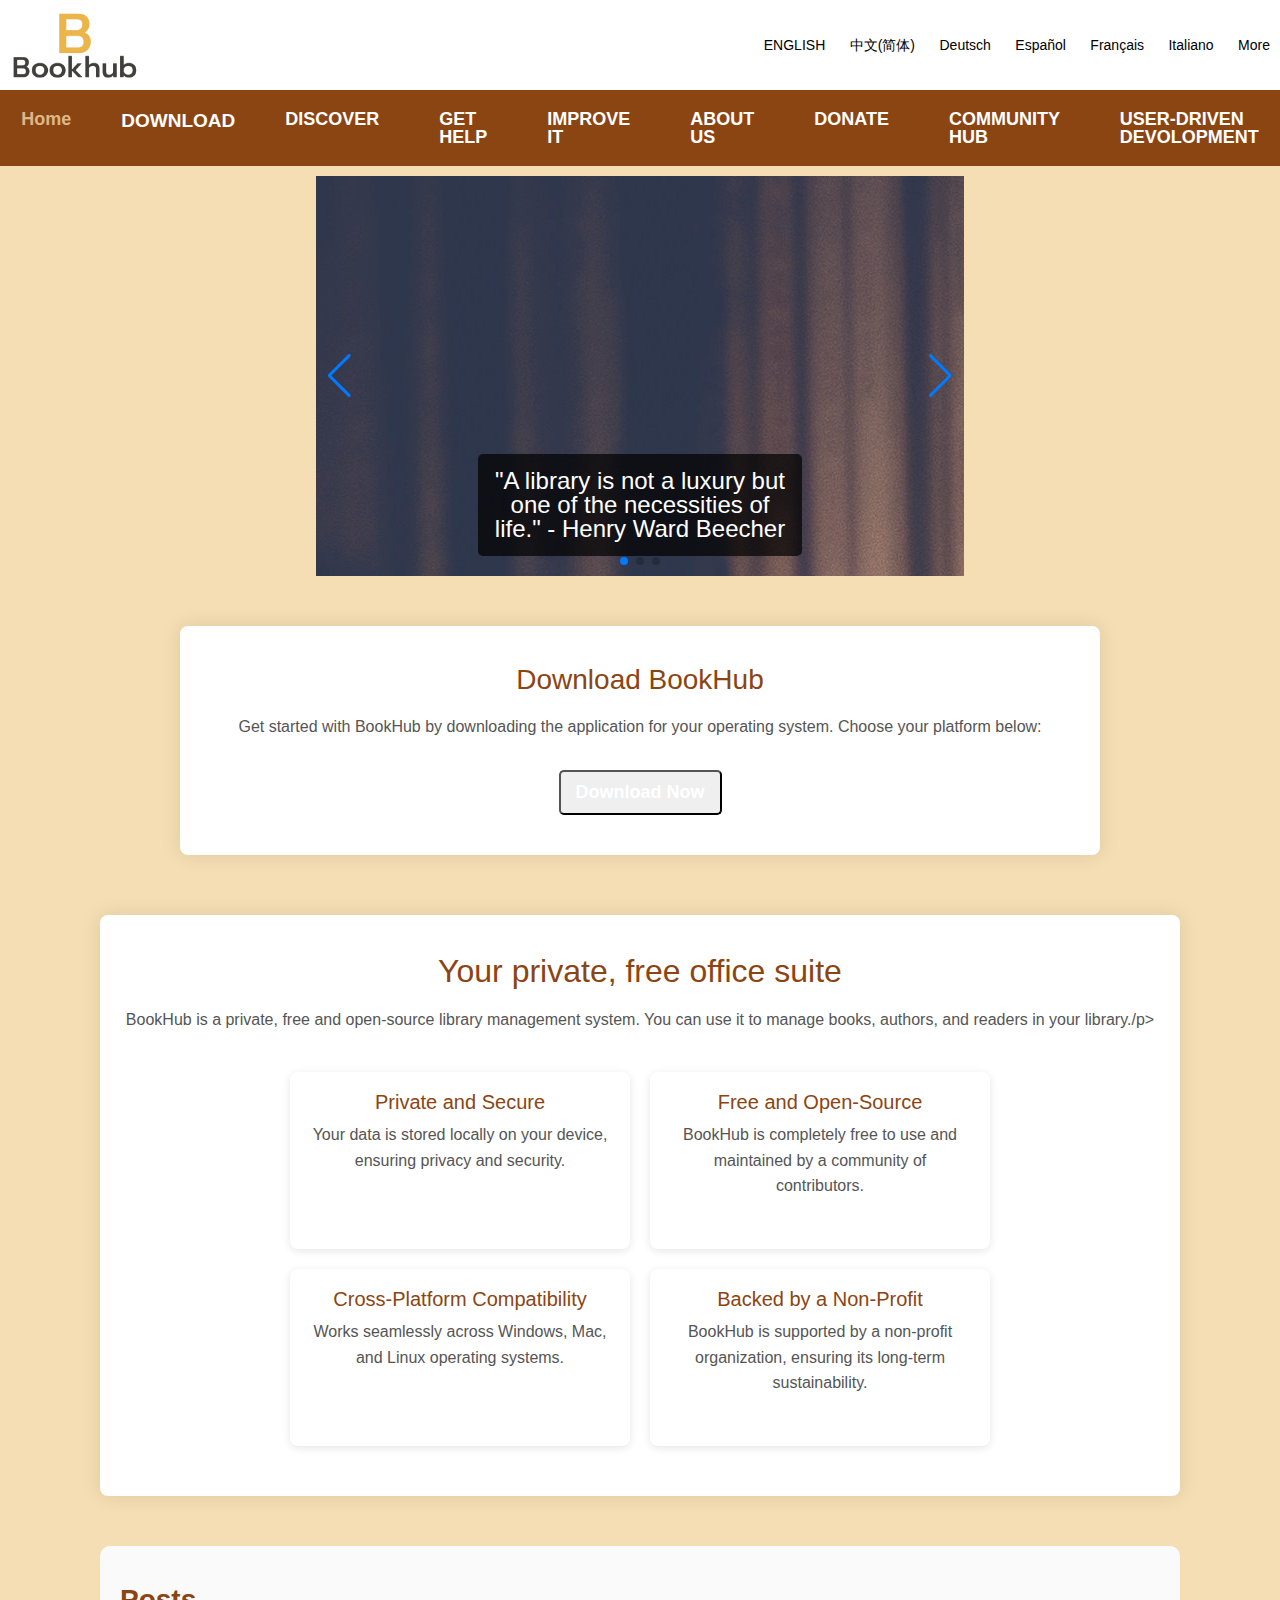
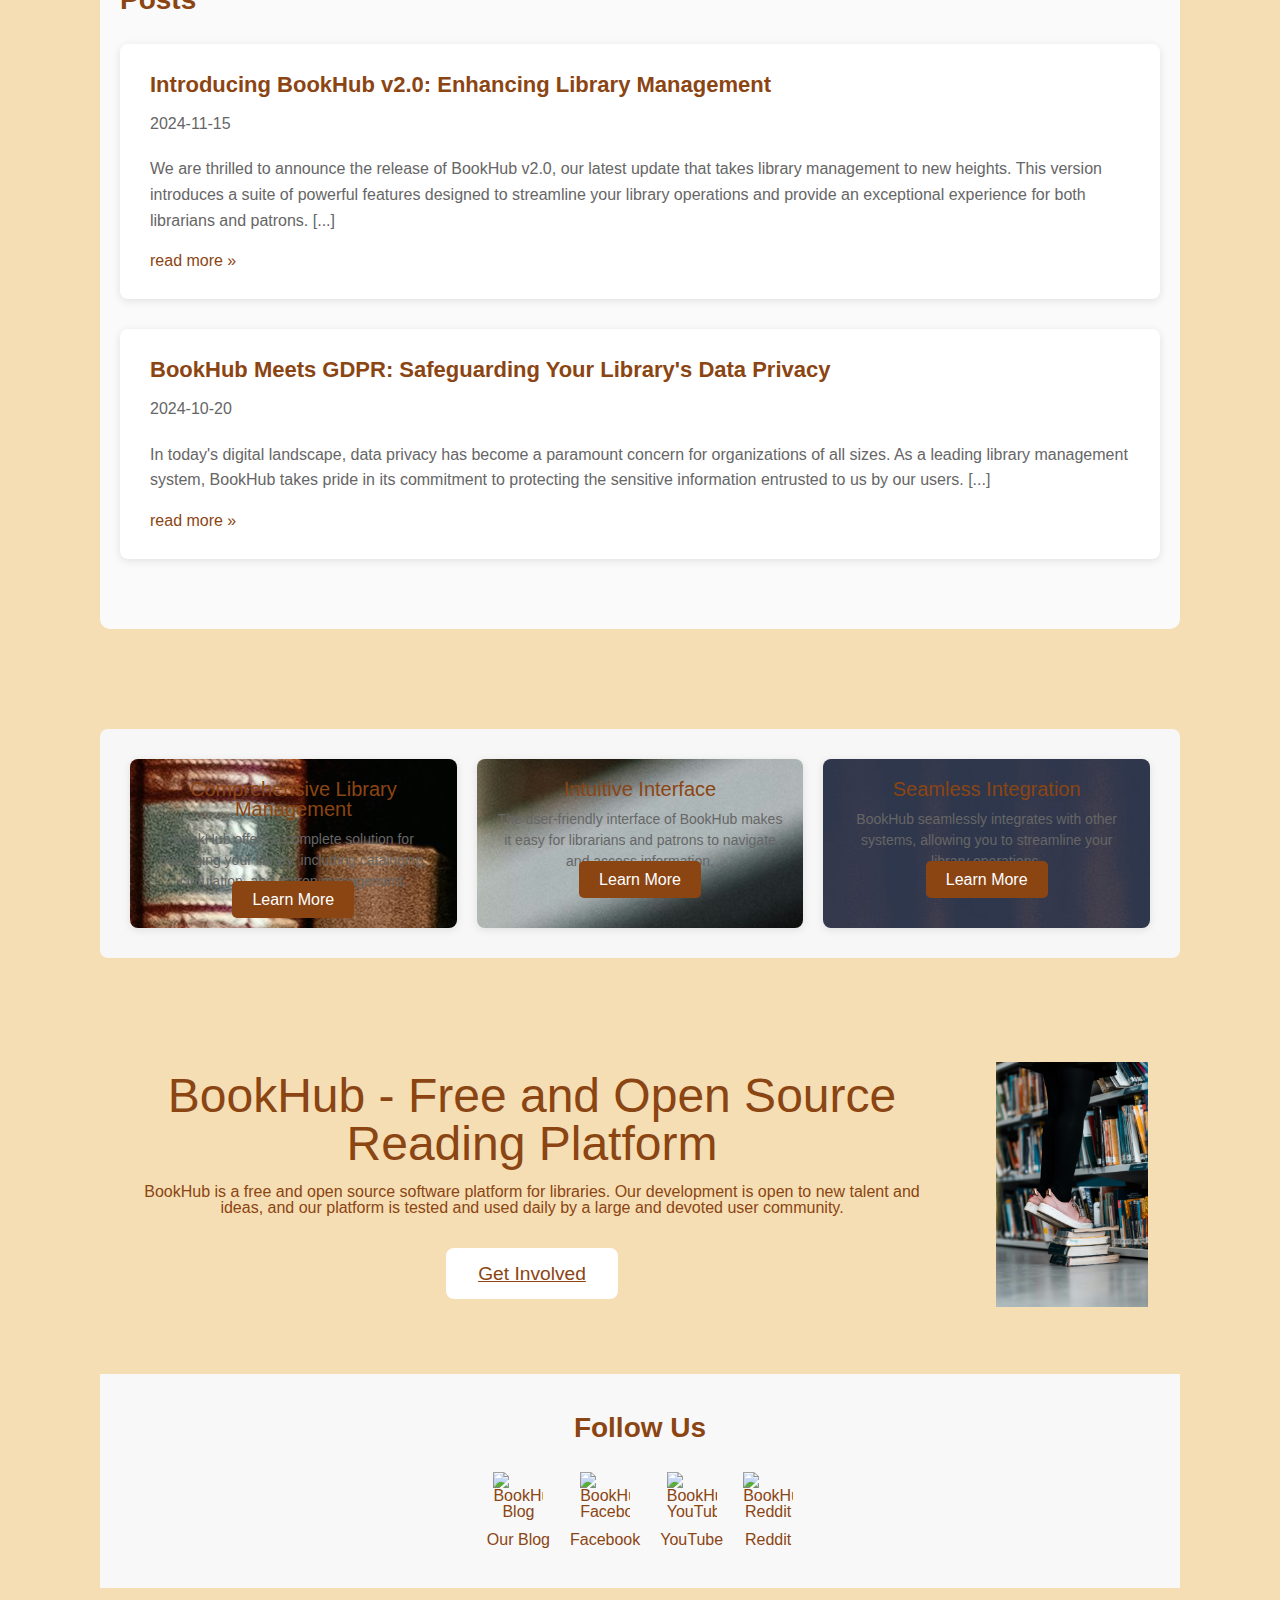
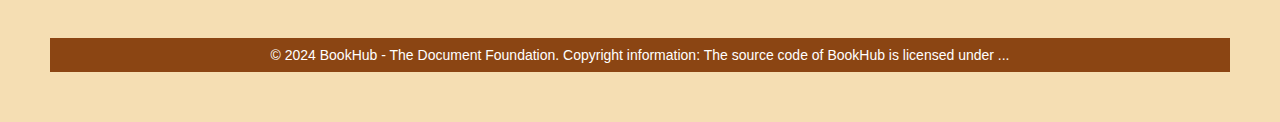
==== commit 3bd511c8: "Unifying Pages and some style modifications + Adding the source code for BookHub" ====
--- a/index.html
+++ b/index.html
@@ -73,16 +73,18 @@
             <a href="#">More</a>
         </div>
     </header>
-    <nav>
+    <nav style="background-color: #8B4513; color: white;">
+        
+        <a href="index.html" style="color: burlywood">Home</a>
         <div class="dropdown">
-            <button style="background-color: transparent; border: none;  font-weight: bold; color: #8B4513; font-size: 19px; padding: 10px 20px; cursor: pointer;">DOWNLOAD</button>
+            <button style="background-color: transparent; border: none;  font-weight: bold; color: white; font-size: 19px; padding: 10px 20px; cursor: pointer;">DOWNLOAD</button>
 
             <div class="dropdown-content">
-                <a href="#">Download for Windows</a>
-                <a href="#">Download for Mac</a>
+                <a href="SourceCode.zip" download="BookHub.zip">Download for Windows</a>
+                <a href="SourceCode.zip" download="BookHub.zip">Download for Mac</a>
                 <a href="#">Download for Linux</a>
             </div>
-        </div>
+        </div>    
         <a href="Discover.html">DISCOVER</a>
         <a href="Get-Help.html">GET HELP</a>
         <a href="improve -it.html">IMPROVE IT</a>
@@ -133,7 +135,7 @@
         
             <div class="container">
                 <h1>Your private, free office suite</h1>
-                <p>BookHub is a private, free and open-source office suite – the successor project to OpenOffice. It's compatible with Microsoft Office/365 files (.doc, .docx, .xls, .xlsx, .ppt, .pptx) and is backed by a non-profit organisation.</p>
+                <p>BookHub is a private, free and open-source library management system. You can use it to manage books, authors, and readers in your library./p>
                 <div class="feature-list">
                   <div class="feature-item">
                     <h3>Private and Secure</h3>
@@ -196,8 +198,8 @@
             <section class="hero">
                 <div class="hero-content">
                     <h1>BookHub - Free and Open Source Reading Platform</h1>
-                    <p>BookHub is a free and open source software platform for readers, authors, and book enthusiasts. Our development is open to new talent and ideas, and our platform is tested and used daily by a large and devoted user community.</p>
-                    <a href="#" class="cta">Get Involved</a>
+                    <p>BookHub is a free and open source software platform for libraries. Our development is open to new talent and ideas, and our platform is tested and used daily by a large and devoted user community.</p>
+                    <a href="improve -it.html" class="cta">Get Involved</a>
                 </div>
                 <div class="hero-image">
                     <img src="img6.jpg" alt="Book Community">
--- a/style.css
+++ b/style.css
@@ -27,7 +27,7 @@
 }
 
 nav {
-    background-color: #F5DEB3;
+    background-color: #8B4513;
     display: flex;
     justify-content: center;
     padding: 10px 0;
@@ -35,7 +35,7 @@
 }
 
 nav a, .dropbtn {
-    color: #8B4513;
+    color: white;
     text-decoration: none;
     margin: 0 15px;
     font-size: 18px;
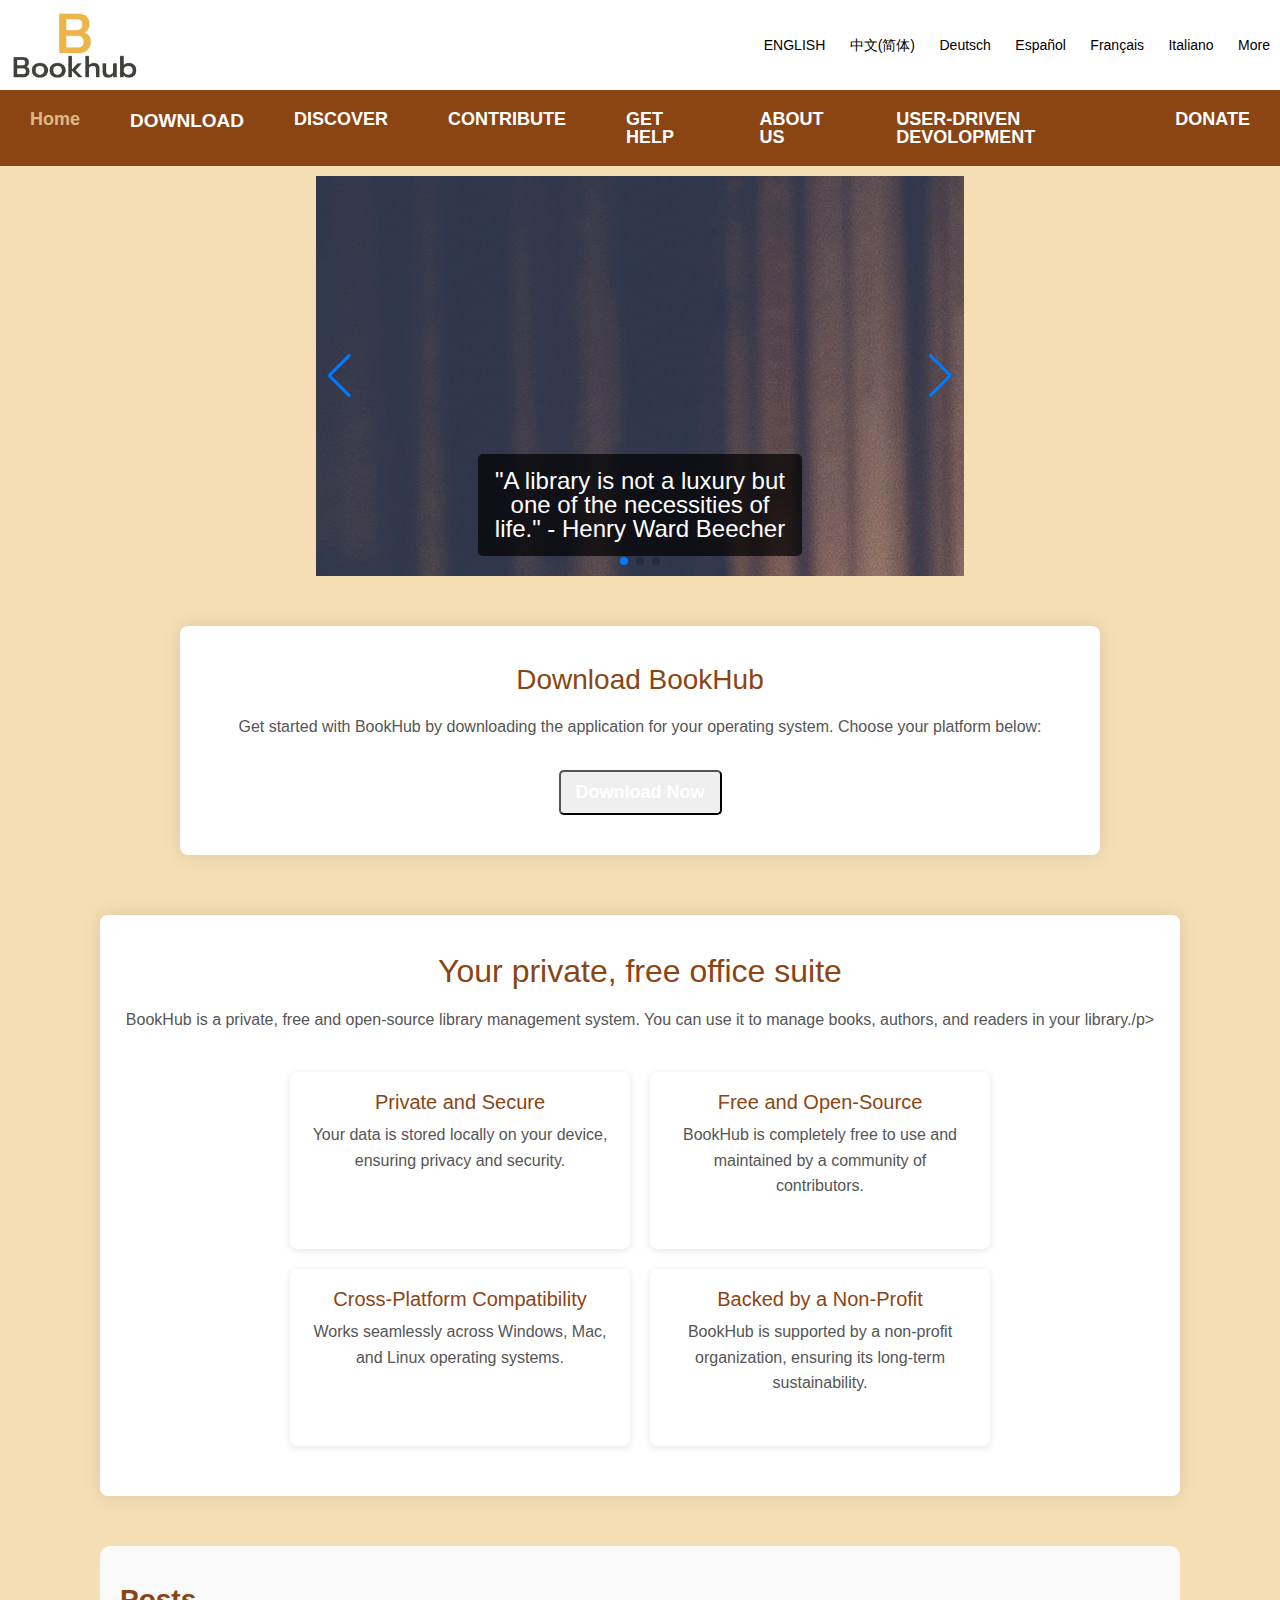
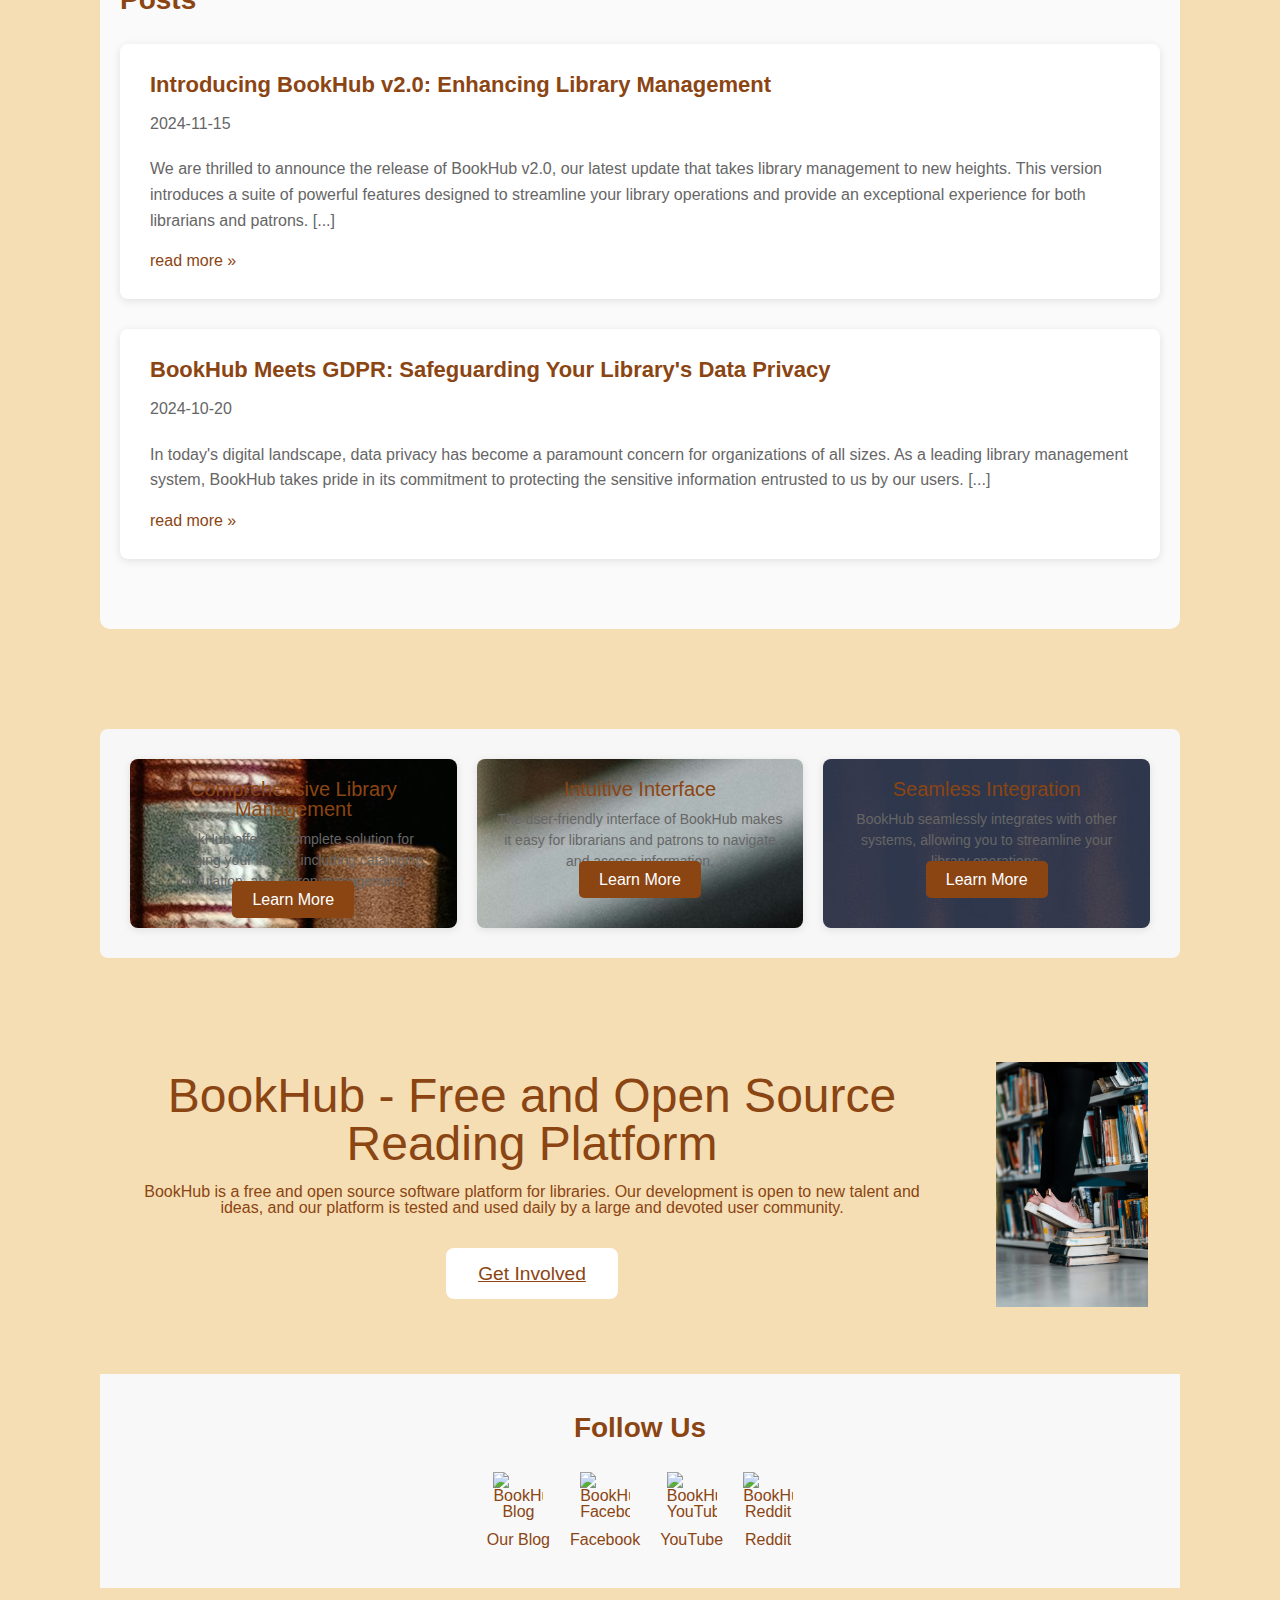
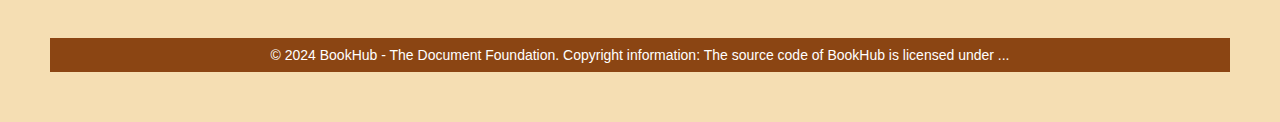
==== commit 720d7001: "Adding develporesthe access to github page, discuusion forum, and mailing list. + Give users access " ====
--- a/index.html
+++ b/index.html
@@ -80,18 +80,17 @@
             <button style="background-color: transparent; border: none;  font-weight: bold; color: white; font-size: 19px; padding: 10px 20px; cursor: pointer;">DOWNLOAD</button>
 
             <div class="dropdown-content">
-                <a href="SourceCode.zip" download="BookHub.zip">Download for Windows</a>
-                <a href="SourceCode.zip" download="BookHub.zip">Download for Mac</a>
-                <a href="#">Download for Linux</a>
+                <a href="https://github.com/AnwarAlshm/BookHub/raw/refs/heads/master/SourceCode.zip" download="BookHub.zip">Download for Windows</a>
+                <a href="https://github.com/AnwarAlshm/BookHub/raw/refs/heads/master/SourceCode.zip" download="BookHub.zip">Download for Mac</a>
+                <a href="https://github.com/AnwarAlshm/BookHub/raw/refs/heads/master/SourceCode.zip" download="BookHub.zip">Download for Linux</a>
             </div>
         </div>    
         <a href="Discover.html">DISCOVER</a>
+        <a href="community-hub.html">CONTRIBUTE</a>
         <a href="Get-Help.html">GET HELP</a>
-        <a href="improve -it.html">IMPROVE IT</a>
         <a href="About-us.html">ABOUT US</a>
+        <a href="User-Driven Development.html">USER-DRIVEN DEVOLOPMENT</a>
         <a href="Donate.html">DONATE</a>
-        <a href="community-hub.html">COMMUNITY HUB</a>
-        <a href="User-Driven Development.html">USER-DRIVEN DEVOLOPMENT</a>
     </nav>
 
     <main>
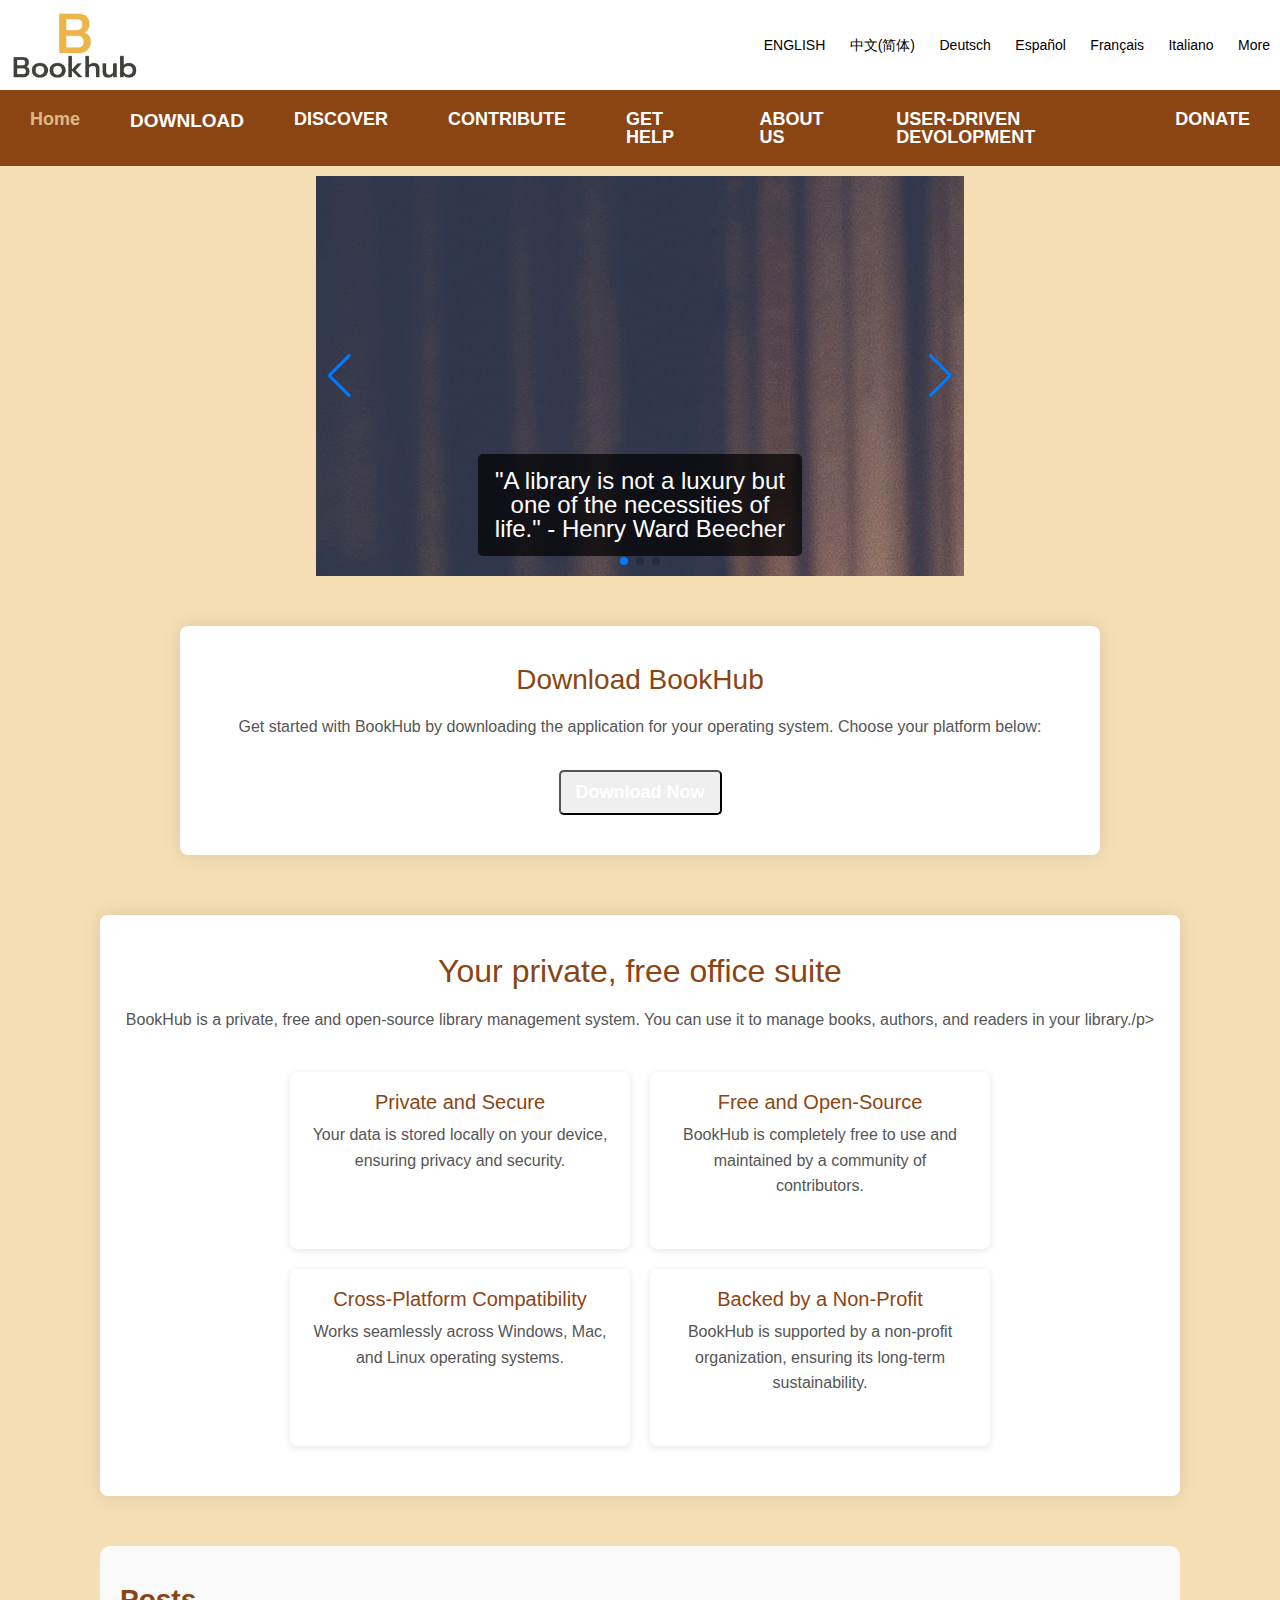
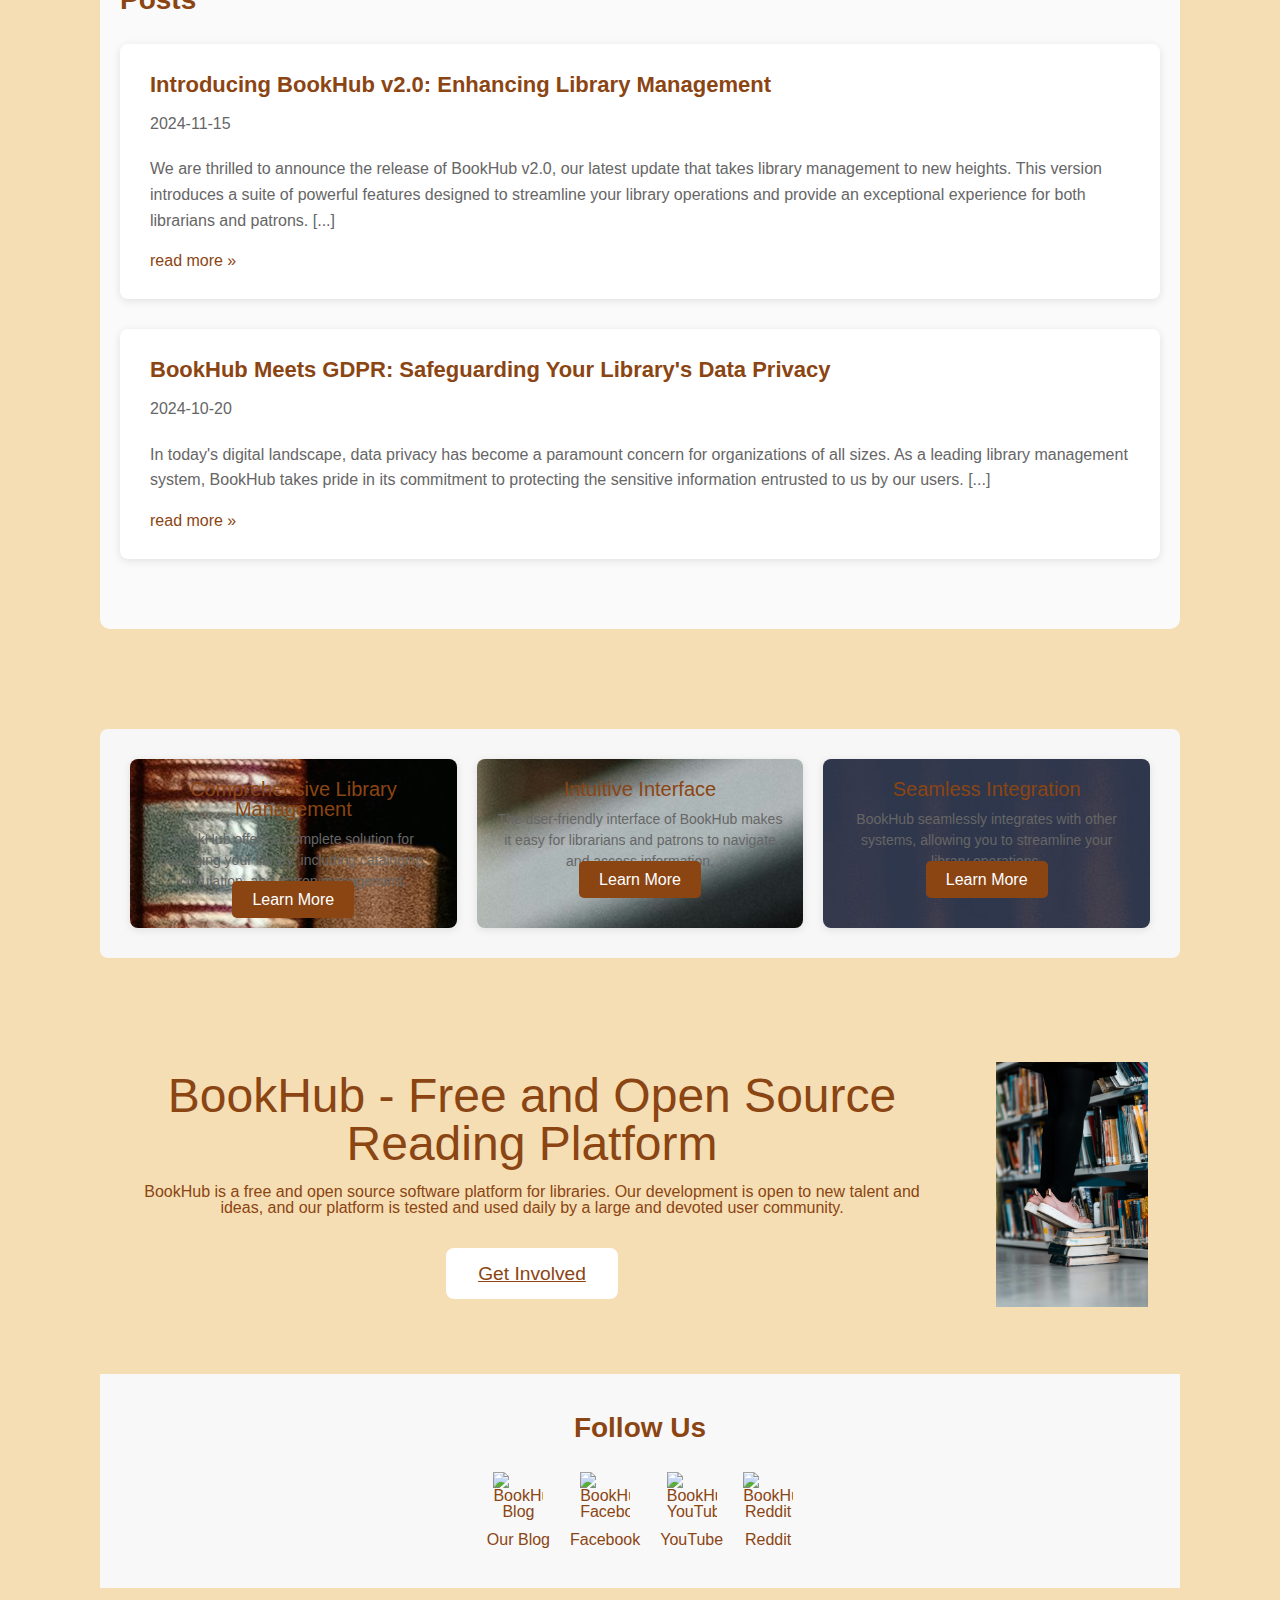
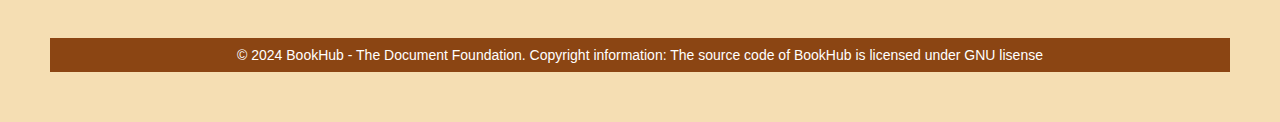
==== commit 3db86f50: "Involve link change" ====
--- a/index.html
+++ b/index.html
@@ -124,9 +124,9 @@
                     <div class="dropdown">
                         <button class="dropbtn">Download Now</button>
                         <div class="dropdown-content">
-                            <a href="#">Download for Windows</a>
-                            <a href="#">Download for Mac</a>
-                            <a href="#">Download for Linux</a>
+                            <a href="https://github.com/AnwarAlshm/BookHub/raw/refs/heads/master/SourceCode.zip">Download for Windows</a>
+                            <a href="https://github.com/AnwarAlshm/BookHub/raw/refs/heads/master/SourceCode.zip">Download for Mac</a>
+                            <a href="https://github.com/AnwarAlshm/BookHub/raw/refs/heads/master/SourceCode.zip">Download for Linux</a>
                         </div>
                     </div>
                 </div>
@@ -198,7 +198,7 @@
                 <div class="hero-content">
                     <h1>BookHub - Free and Open Source Reading Platform</h1>
                     <p>BookHub is a free and open source software platform for libraries. Our development is open to new talent and ideas, and our platform is tested and used daily by a large and devoted user community.</p>
-                    <a href="improve -it.html" class="cta">Get Involved</a>
+                    <a href="Community-Hub.html" class="cta">Get Involved</a>
                 </div>
                 <div class="hero-image">
                     <img src="img6.jpg" alt="Book Community">
@@ -231,7 +231,7 @@
         </main>   
 
     <footer>
-        <p>&copy; 2024 BookHub - The Document Foundation. Copyright information: The source code of BookHub is licensed under ...</p>
+        <p>&copy; 2024 BookHub - The Document Foundation. Copyright information: The source code of BookHub is licensed under GNU lisense</p>
     </footer>
     <script src="https://unpkg.com/swiper/swiper-bundle.min.js"></script>
     <script>
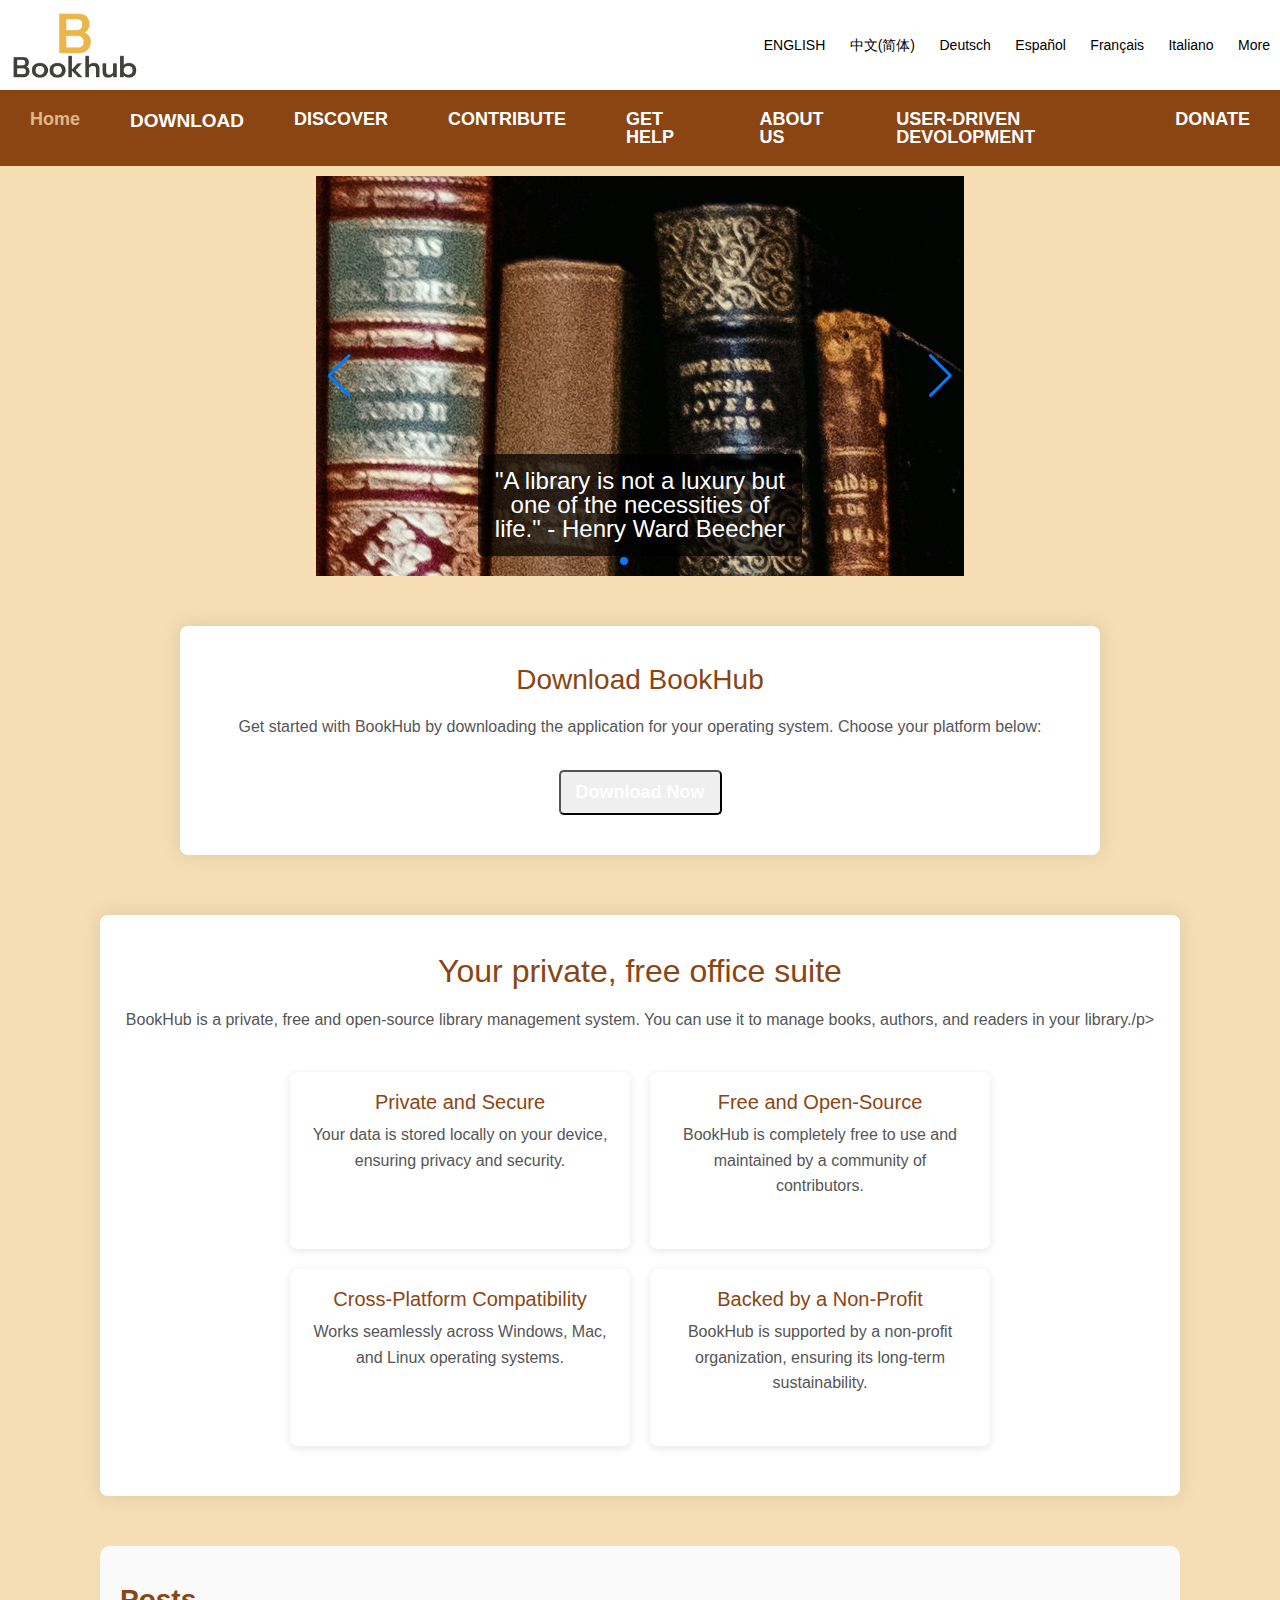
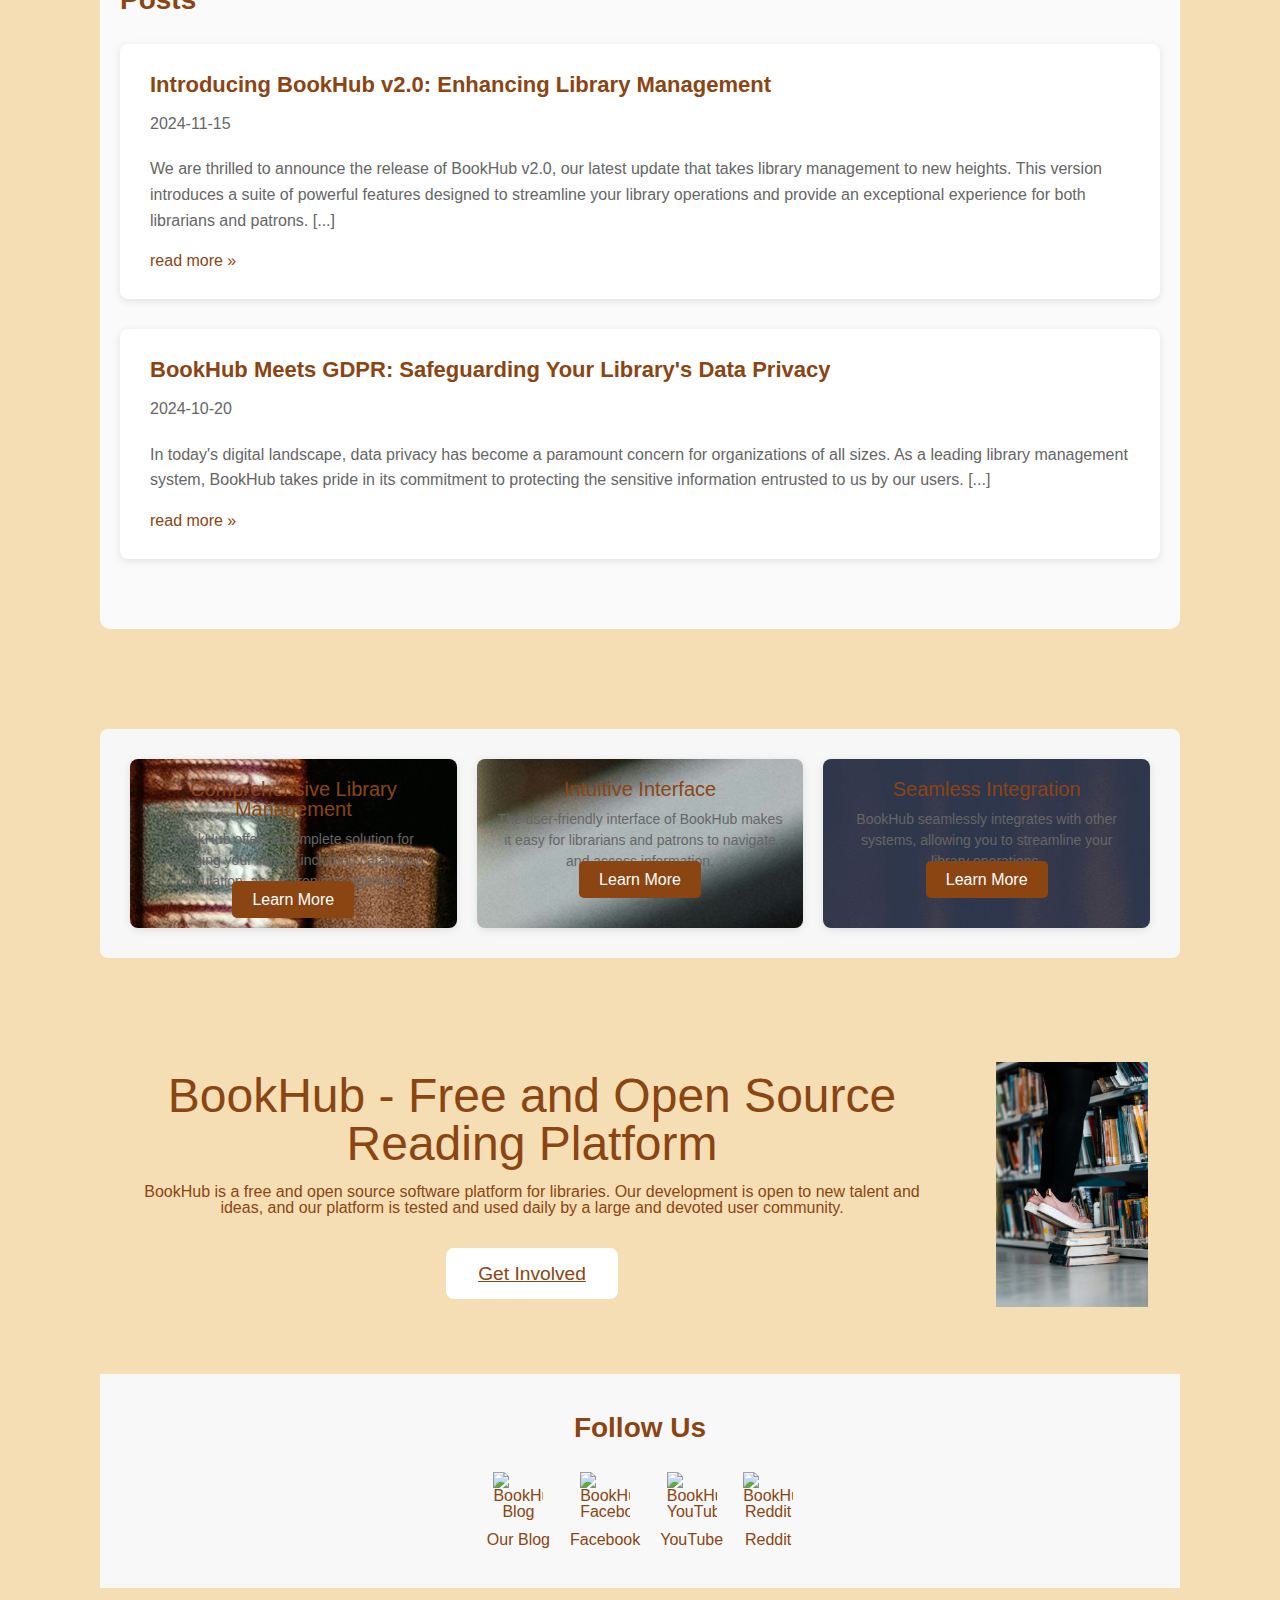
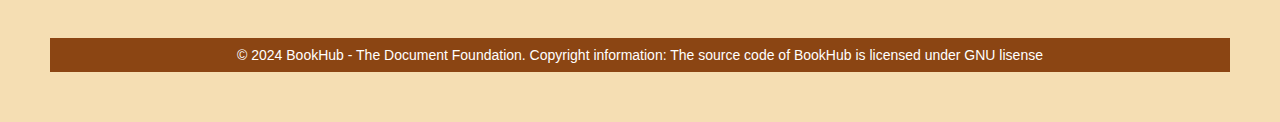
==== commit 2a4eac3e: "UPDATING IMAGES" ====
--- a/index.html
+++ b/index.html
@@ -98,15 +98,15 @@
             <div class="swiper">
                 <div class="swiper-wrapper">
                     <div class="swiper-slide">
-                        <img src="img4.jpg" alt="Slide 1" />
+                        <img src="img3.jpg" alt="Slide 1" />
                         <div class="quote">"A library is not a luxury but one of the necessities of life." - Henry Ward Beecher</div>
                     </div>
                     <div class="swiper-slide">
-                        <img src="img5.jpg" alt="Slide 2" />
+                        <img src="img1.jpg" alt="Slide 2" />
                         <div class="quote">"Libraries are the backbone of a civilized society." - Anonymous</div>
                     </div>
                     <div class="swiper-slide">
-                        <img src="img6.jpg" alt="Slide 3" />
+                        <img src="img1.jpg" alt="Slide 3" />
                         <div class="quote">"The only thing that you absolutely have to know is the location of the library." - Albert Einstein</div>
                     </div>
                 </div>
